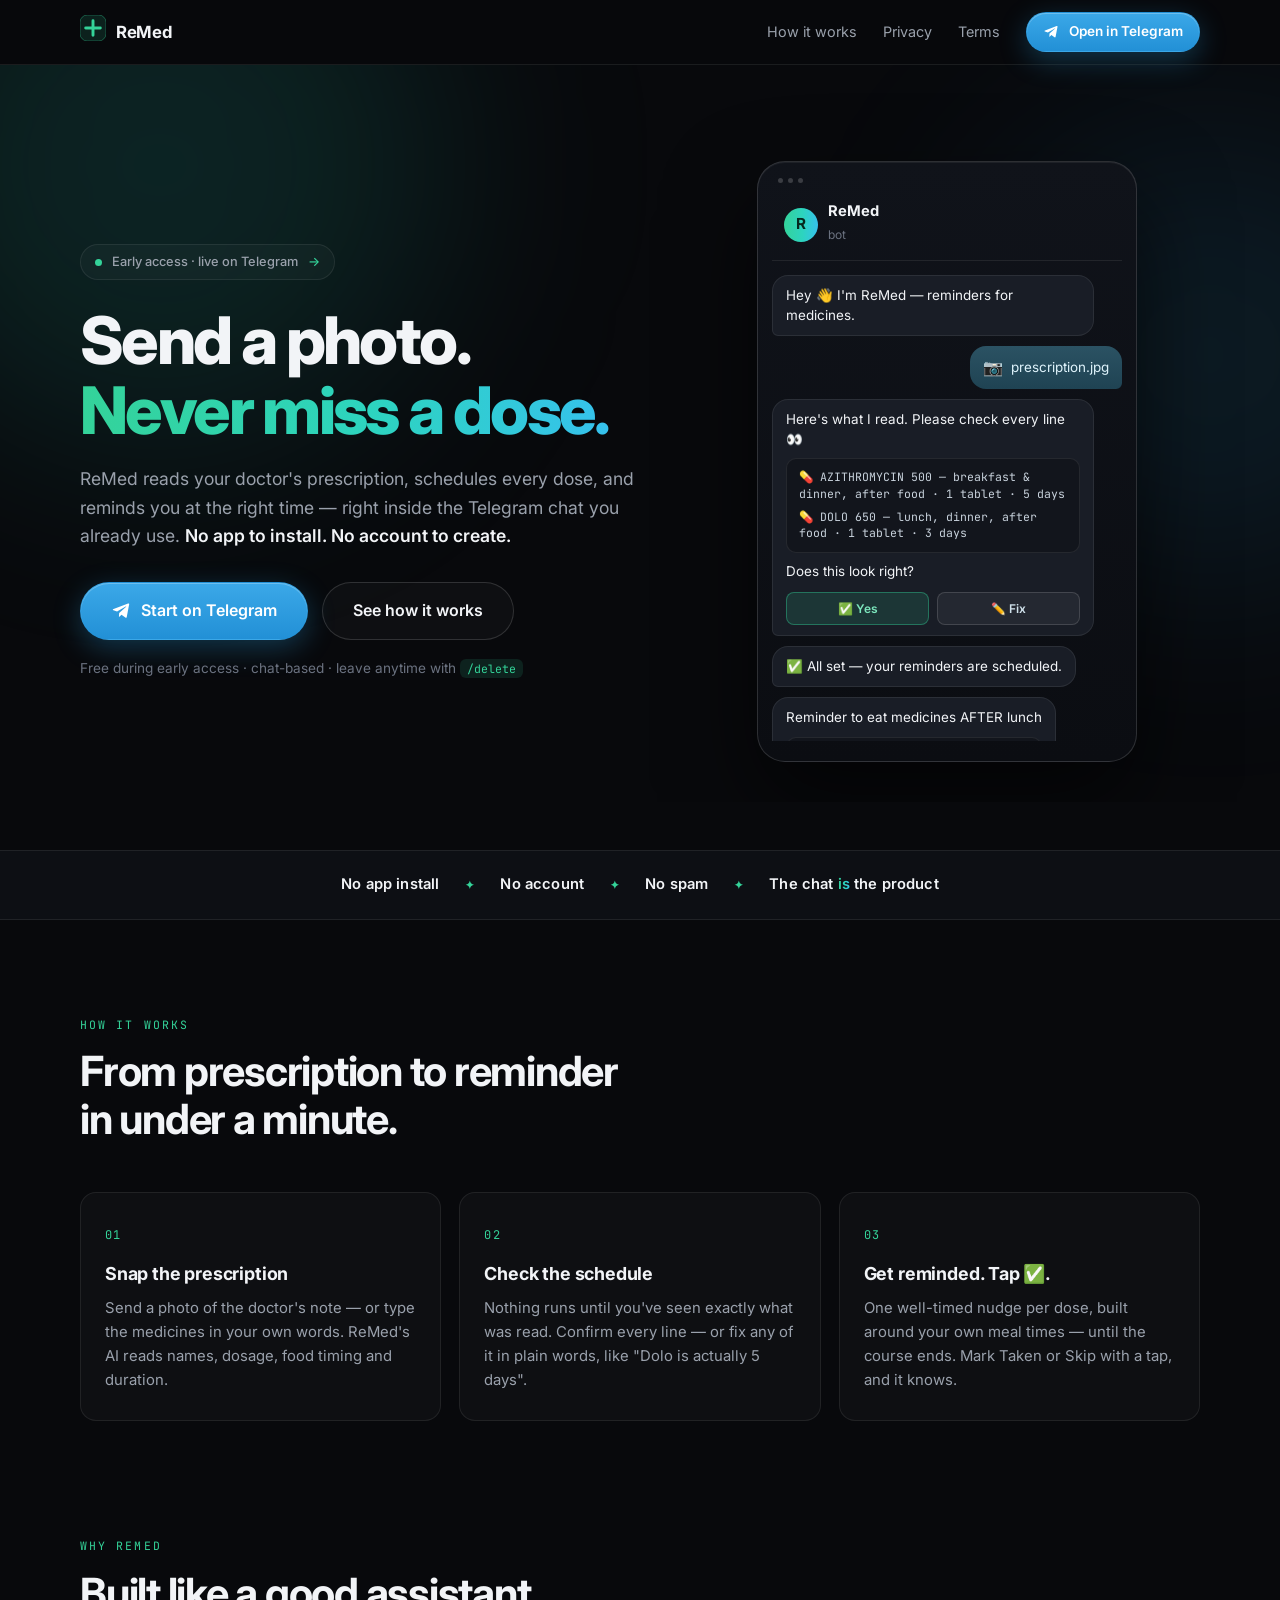
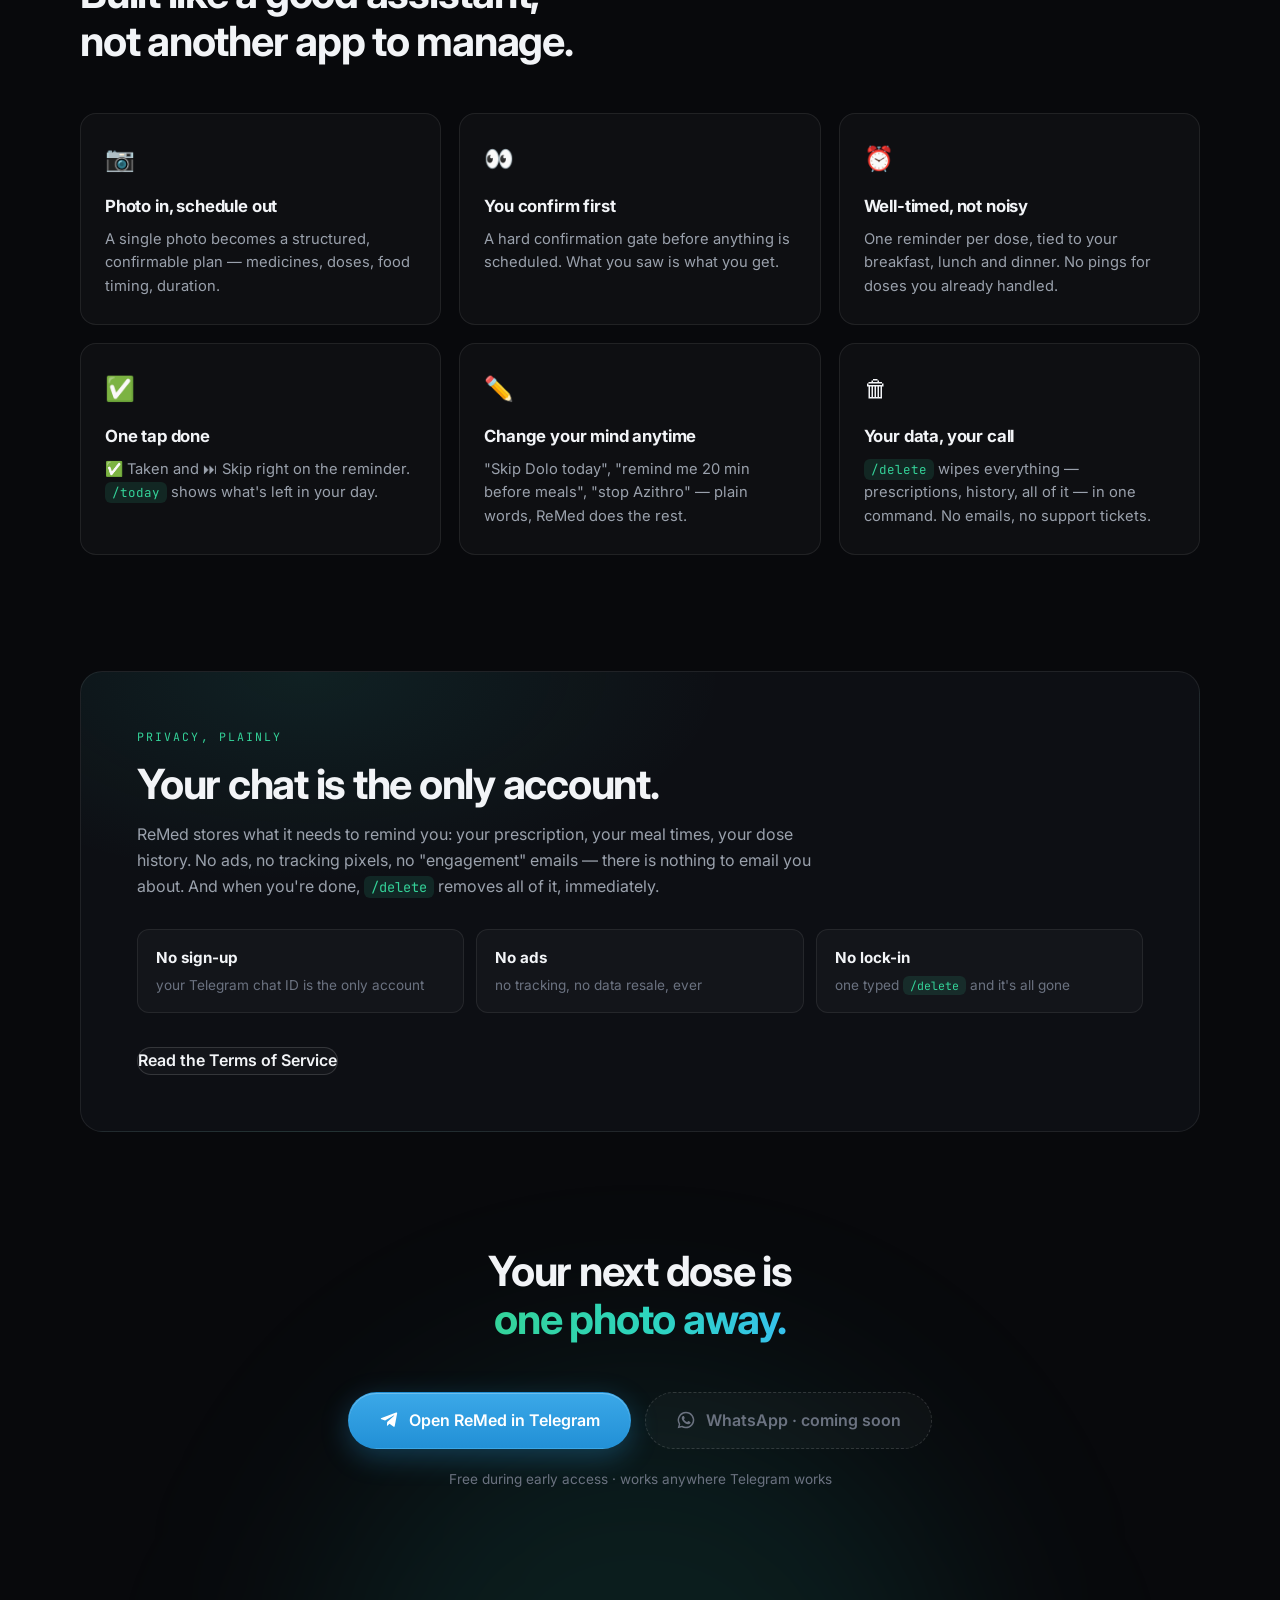
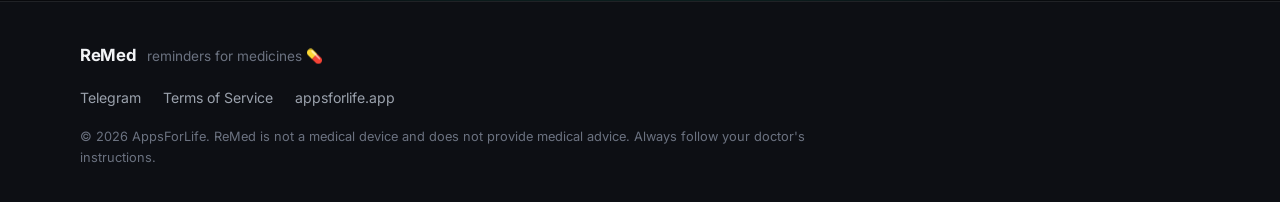
==== landing/index.html @ 2bc12068 "Add landing site for remit.appsforlife.app (index + terms, nginx Dockerfile) Static, dark, mobile-fi" ====
<!DOCTYPE html>
<html lang="en">
<head>
  <meta charset="UTF-8" />
  <meta name="viewport" content="width=device-width, initial-scale=1.0" />
  <title>ReMed — Send a photo. Never miss a dose.</title>
  <meta name="description" content="ReMed reads your doctor's prescription, schedules every dose, and reminds you at the right time — right inside Telegram. No app to install, no account to create." />
  <meta property="og:title" content="ReMed — reminders for medicines, on Telegram" />
  <meta property="og:description" content="Send a photo of your prescription. ReMed reads it, confirms the schedule with you, and reminds you of every dose until the course ends." />
  <meta property="og:url" content="https://remit.appsforlife.app/" />
  <link rel="icon" href="data:image/svg+xml,%3Csvg xmlns='http://www.w3.org/2000/svg' viewBox='0 0 32 32'%3E%3Crect width='32' height='32' rx='8' fill='%230b0d12'/%3E%3Cpath d='M16 6v20M6 16h20' stroke='%2334d399' stroke-width='4.5' stroke-linecap='round'/%3E%3C/svg%3E" />
  <link rel="preconnect" href="https://fonts.googleapis.com" />
  <link rel="preconnect" href="https://fonts.gstatic.com" crossorigin />
  <link href="https://fonts.googleapis.com/css2?family=Inter:wght@400;500;600;700;800&family=JetBrains+Mono:wght@400;500&display=swap" rel="stylesheet" />
  <link rel="stylesheet" href="assets/style.css" />
</head>
<body>

  <!-- ============ Header ============ -->
  <header class="site-header">
    <div class="container header-inner">
      <a class="brand" href="./">
        <span class="brand-mark" aria-hidden="true">
          <svg viewBox="0 0 32 32" width="26" height="26" fill="none"><rect width="32" height="32" rx="9" fill="rgba(52,211,153,.12)" stroke="rgba(52,211,153,.45)"/><path d="M16 7v18M7 16h18" stroke="#34d399" stroke-width="3.6" stroke-linecap="round"/></svg>
        </span>
        <span class="brand-name">ReMed</span>
      </a>
      <nav class="header-nav" aria-label="Main">
        <a href="#how">How it works</a>
        <a href="#privacy">Privacy</a>
        <a href="terms.html">Terms</a>
        <a class="btn btn-sm btn-telegram" href="https://t.me/Reminderformedicinebot?start=web" target="_blank" rel="noopener">
          <svg class="tg-icon" viewBox="0 0 24 24" width="16" height="16" fill="currentColor" aria-hidden="true"><path d="M21.9 3.4 18.9 19.1c-.2 1-.8 1.3-1.7.8l-4.6-3.4-2.2 2.1c-.2.2-.4.4-.9.4l.3-4.6 8.4-7.6c.4-.3-.1-.5-.6-.2L7.3 12.6 2.9 11.2c-1-.3-1-1 .2-1.5l17.4-6.7c.8-.3 1.5.2 1.4 1.4z"/></svg>
          Open in Telegram
        </a>
      </nav>
    </div>
  </header>

  <main>
    <!-- ============ Hero ============ -->
    <section class="hero">
      <div class="glow glow-1" aria-hidden="true"></div>
      <div class="glow glow-2" aria-hidden="true"></div>
      <div class="container hero-inner">
        <div class="hero-copy">
          <a class="pill reveal" href="https://t.me/Reminderformedicinebot?start=web" target="_blank" rel="noopener">
            <span class="pill-dot" aria-hidden="true"></span>
            Early access · live on Telegram
            <span class="pill-arrow" aria-hidden="true">→</span>
          </a>
          <h1 class="reveal">Send a photo.<br /><span class="grad">Never miss a dose.</span></h1>
          <p class="hero-sub reveal">
            ReMed reads your doctor's prescription, schedules every dose, and
            reminds you at the right time — right inside the Telegram chat
            you already use. <strong>No app to install. No account to create.</strong>
          </p>
          <div class="cta-row reveal">
            <a class="btn btn-lg btn-telegram" href="https://t.me/Reminderformedicinebot?start=web" target="_blank" rel="noopener">
              <svg class="tg-icon" viewBox="0 0 24 24" width="20" height="20" fill="currentColor" aria-hidden="true"><path d="M21.9 3.4 18.9 19.1c-.2 1-.8 1.3-1.7.8l-4.6-3.4-2.2 2.1c-.2.2-.4.4-.9.4l.3-4.6 8.4-7.6c.4-.3-.1-.5-.6-.2L7.3 12.6 2.9 11.2c-1-.3-1-1 .2-1.5l17.4-6.7c.8-.3 1.5.2 1.4 1.4z"/></svg>
              Start on Telegram
            </a>
            <a class="btn btn-lg btn-ghost" href="#how">See how it works</a>
          </div>
          <p class="micro-trust reveal">Free during early access · chat-based · leave anytime with <code>/delete</code></p>
        </div>

        <!-- Chat mockup — exact bot copy -->
        <div class="chat-wrap reveal" aria-hidden="true">
          <div class="phone">
            <div class="phone-top"><span class="phone-dot"></span><span class="phone-dot"></span><span class="phone-dot"></span></div>
            <div class="chat-head">
              <span class="chat-avatar">R</span>
              <span>
                <strong>ReMed</strong>
                <small>bot</small>
              </span>
            </div>
            <div class="chat-body">
              <div class="msg bot"><p>Hey 👋 I'm ReMed — reminders for medicines.</p></div>
              <div class="msg user img"><span class="thumb">📷</span>prescription.jpg</div>
              <div class="msg bot"><p>Here's what I read. Please check every line 👀</p>
                <div class="rx-card">
                  <span class="rx-line">💊 AZITHROMYCIN 500 — breakfast &amp; dinner, after food · 1 tablet · 5 days</span>
                  <span class="rx-line">💊 DOLO 650 — lunch, dinner, after food · 1 tablet · 3 days</span>
                </div>
                <p>Does this look right?</p>
                <div class="kb"><span class="kb-btn ok">✅ Yes</span><span class="kb-btn">✏️ Fix</span></div>
              </div>
              <div class="msg bot"><p>✅ All set — your reminders are scheduled.</p></div>
              <div class="msg bot"><p>Reminder to eat medicines AFTER lunch</p>
                <div class="rx-card">
                  <span class="rx-line">💊 DOLO 650 — 1 tablet</span>
                </div>
                <div class="kb"><span class="kb-btn ok">✅ Taken</span><span class="kb-btn">⏭ Skip today</span></div>
              </div>
            </div>
          </div>
        </div>
      </div>
    </section>

    <!-- ============ Strip ============ -->
    <section class="strip">
      <div class="container strip-inner">
        <span>No app install</span><span class="strip-sep" aria-hidden="true">✦</span>
        <span>No account</span><span class="strip-sep" aria-hidden="true">✦</span>
        <span>No spam</span><span class="strip-sep" aria-hidden="true">✦</span>
        <span>The chat <em>is</em> the product</span>
      </div>
    </section>

    <!-- ============ How it works ============ -->
    <section class="section" id="how">
      <div class="container">
        <p class="eyebrow reveal">How it works</p>
        <h2 class="h2 reveal">From prescription to reminder<br class="br-md" /> in under a minute.</h2>
        <div class="steps">
          <article class="step reveal">
            <span class="step-num">01</span>
            <h3>Snap the prescription</h3>
            <p>Send a photo of the doctor's note — or type the medicines in your own words. ReMed's AI reads names, dosage, food timing and duration.</p>
          </article>
          <article class="step reveal">
            <span class="step-num">02</span>
            <h3>Check the schedule</h3>
            <p>Nothing runs until you've seen exactly what was read. Confirm every line — or fix any of it in plain words, like "Dolo is actually 5 days".</p>
          </article>
          <article class="step reveal">
            <span class="step-num">03</span>
            <h3>Get reminded. Tap ✅.</h3>
            <p>One well-timed nudge per dose, built around your own meal times — until the course ends. Mark Taken or Skip with a tap, and it knows.</p>
          </article>
        </div>
      </div>
    </section>

    <!-- ============ Features ============ -->
    <section class="section">
      <div class="container">
        <p class="eyebrow reveal">Why ReMed</p>
        <h2 class="h2 reveal">Built like a good assistant,<br class="br-md" /> not another app to manage.</h2>
        <div class="features">
          <article class="card reveal">
            <span class="card-ico">📷</span>
            <h3>Photo in, schedule out</h3>
            <p>A single photo becomes a structured, confirmable plan — medicines, doses, food timing, duration.</p>
          </article>
          <article class="card reveal">
            <span class="card-ico">👀</span>
            <h3>You confirm first</h3>
            <p>A hard confirmation gate before anything is scheduled. What you saw is what you get.</p>
          </article>
          <article class="card reveal">
            <span class="card-ico">⏰</span>
            <h3>Well-timed, not noisy</h3>
            <p>One reminder per dose, tied to your breakfast, lunch and dinner. No pings for doses you already handled.</p>
          </article>
          <article class="card reveal">
            <span class="card-ico">✅</span>
            <h3>One tap done</h3>
            <p>✅ Taken and ⏭ Skip right on the reminder. <code>/today</code> shows what's left in your day.</p>
          </article>
          <article class="card reveal">
            <span class="card-ico">✏️</span>
            <h3>Change your mind anytime</h3>
            <p>"Skip Dolo today", "remind me 20 min before meals", "stop Azithro" — plain words, ReMed does the rest.</p>
          </article>
          <article class="card reveal">
            <span class="card-ico">🗑</span>
            <h3>Your data, your call</h3>
            <p><code>/delete</code> wipes everything — prescriptions, history, all of it — in one command. No emails, no support tickets.</p>
          </article>
        </div>
      </div>
    </section>

    <!-- ============ Privacy ============ -->
    <section class="section" id="privacy">
      <div class="container">
        <div class="privacy-box reveal">
          <p class="eyebrow">Privacy, plainly</p>
          <h2 class="h2">Your chat is the only account.</h2>
          <p class="privacy-sub">
            ReMed stores what it needs to remind you: your prescription, your meal
            times, your dose history. No ads, no tracking pixels, no "engagement"
            emails — there is nothing to email you about. And when you're done,
            <code>/delete</code> removes all of it, immediately.
          </p>
          <div class="privacy-points">
            <div class="p-point"><span>No sign-up</span>your Telegram chat ID is the only account</div>
            <div class="p-point"><span>No ads</span>no tracking, no data resale, ever</div>
            <div class="p-point"><span>No lock-in</span>one typed <code>/delete</code> and it's all gone</div>
          </div>
          <a class="btn btn-ghost" href="terms.html">Read the Terms of Service</a>
        </div>
      </div>
    </section>

    <!-- ============ WhatsApp teaser + final CTA ============ -->
    <section class="section final">
      <div class="container final-inner">
        <h2 class="h2 reveal">Your next dose is<br class="br-sm" /> <span class="grad">one photo away.</span></h2>
        <div class="cta-row reveal center">
          <a class="btn btn-lg btn-telegram" href="https://t.me/Reminderformedicinebot?start=web" target="_blank" rel="noopener">
            <svg class="tg-icon" viewBox="0 0 24 24" width="20" height="20" fill="currentColor" aria-hidden="true"><path d="M21.9 3.4 18.9 19.1c-.2 1-.8 1.3-1.7.8l-4.6-3.4-2.2 2.1c-.2.2-.4.4-.9.4l.3-4.6 8.4-7.6c.4-.3-.1-.5-.6-.2L7.3 12.6 2.9 11.2c-1-.3-1-1 .2-1.5l17.4-6.7c.8-.3 1.5.2 1.4 1.4z"/></svg>
            Open ReMed in Telegram
          </a>
          <!-- WhatsApp goes live later: swap the class below for btn-wa and
               set href="https://wa.me/<number>?text=hi" — the button is already styled. -->
          <span class="btn btn-lg btn-wa soon" aria-disabled="true" title="Coming soon">
            <svg class="tg-icon" viewBox="0 0 24 24" width="20" height="20" fill="currentColor" aria-hidden="true"><path d="M12 2a10 10 0 0 0-8.6 15.1L2 22l5-1.3A10 10 0 1 0 12 2zm0 18.2c-1.6 0-3-.4-4.3-1.2l-.3-.2-3 .8.8-2.9-.2-.3A8.2 8.2 0 1 1 12 20.2zm4.6-6.1c-.3-.1-1.5-.7-1.7-.8-.2-.1-.4-.1-.6.1-.2.3-.6.8-.8 1-.1.2-.3.2-.5.1a6.7 6.7 0 0 1-3.4-3c-.3-.4 0-.5.1-.7l.4-.5c.1-.1.2-.3.3-.4.1-.2 0-.3 0-.5L9.6 7.6c-.2-.5-.4-.4-.6-.4h-.5c-.2 0-.5.1-.7.3-.9 1-1.2 2.1-.7 3.5.5 1.3 1.5 2.7 2.8 3.9a8 8 0 0 0 4.4 2.3c1 .1 1.9-.2 2.6-.9.3-.4.5-.9.5-1.4 0-.2-.1-.4-.3-.4z"/></svg>
            WhatsApp · coming soon
          </span>
        </div>
        <p class="micro-trust reveal">Free during early access · works anywhere Telegram works</p>
      </div>
      <div class="glow glow-3" aria-hidden="true"></div>
    </section>
  </main>

  <!-- ============ Footer ============ -->
  <footer class="site-footer">
    <div class="container footer-inner">
      <div class="footer-brand">
        <span class="brand-name">ReMed</span>
        <span class="footer-tag">reminders for medicines 💊</span>
      </div>
      <nav class="footer-nav" aria-label="Footer">
        <a href="https://t.me/Reminderformedicinebot?start=web" target="_blank" rel="noopener">Telegram</a>
        <a href="terms.html">Terms of Service</a>
        <a href="https://appsforlife.app" rel="noopener">appsforlife.app</a>
      </nav>
      <p class="footer-note">
        © <span id="year">2026</span> AppsForLife. ReMed is not a medical device and does not
        provide medical advice. Always follow your doctor's instructions.
      </p>
    </div>
  </footer>

  <script>
    // ---- Channel links: one place to update later ------------------
    // Telegram: universal link — opens the bot directly in the app if
    // installed; otherwise t.me's "open in Telegram?" page.
    // The ?start=web payload tells the bot where the user came from.
    // WhatsApp (future): change .btn-wa from a <span> to an <a> and set
    // href="https://wa.me/<number>?text=hi" — styling is already in place.
    document.getElementById('year').textContent = new Date().getFullYear();

    // Reveal on scroll (respects reduced motion)
    const els = document.querySelectorAll('.reveal');
    if (window.matchMedia('(prefers-reduced-motion: reduce)').matches) {
      els.forEach(el => el.classList.add('in'));
    } else {
      const io = new IntersectionObserver(entries => {
        entries.forEach(e => { if (e.isIntersecting) { e.target.classList.add('in'); io.unobserve(e.target); } });
      }, { threshold: 0.15 });
      els.forEach((el, i) => { el.style.transitionDelay = `${(i % 6) * 60}ms`; io.observe(el); });
    }
  </script>
</body>
</html>
---- landing/assets/style.css ----
/* ==========================================================================
   ReMed — landing + terms  ·  dark, Linear/Vercel-style, mobile-first
   ========================================================================== */

:root {
  --bg: #08090c;
  --bg-2: #0d0f14;
  --surface: rgba(255, 255, 255, 0.028);
  --surface-2: rgba(255, 255, 255, 0.05);
  --border: rgba(255, 255, 255, 0.08);
  --border-2: rgba(255, 255, 255, 0.14);
  --text: #f2f4f7;
  --muted: #9aa1ac;
  --dim: #6b7280;
  --accent: #34d399;          /* emerald */
  --accent-2: #2dd4bf;        /* teal */
  --accent-soft: rgba(52, 211, 153, 0.12);
  --grad: linear-gradient(92deg, #34d399 0%, #2dd4bf 55%, #38bdf8 110%);
  --radius: 16px;
  --font: "Inter", -apple-system, BlinkMacSystemFont, "Segoe UI", Roboto, sans-serif;
  --mono: "JetBrains Mono", ui-monospace, "SF Mono", Menlo, monospace;
}

* { box-sizing: border-box; margin: 0; padding: 0; }

html { scroll-behavior: smooth; scroll-padding-top: 84px; }

body {
  font-family: var(--font);
  background: var(--bg);
  color: var(--text);
  line-height: 1.6;
  -webkit-font-smoothing: antialiased;
  overflow-x: hidden;
}

.container { width: min(1120px, calc(100% - 48px)); margin-inline: auto; }

a { color: inherit; text-decoration: none; }
code {
  font-family: var(--mono);
  font-size: 0.85em;
  background: var(--accent-soft);
  color: var(--accent);
  padding: 2px 7px;
  border-radius: 6px;
  white-space: nowrap;
}

/* ---------- type ---------- */
.h2 {
  font-size: clamp(1.65rem, 3.6vw, 2.6rem);
  font-weight: 700;
  letter-spacing: -0.03em;
  line-height: 1.15;
}
.eyebrow {
  font-family: var(--mono);
  font-size: 0.72rem;
  text-transform: uppercase;
  letter-spacing: 0.18em;
  color: var(--accent);
  margin-bottom: 14px;
}
.grad {
  background: var(--grad);
  -webkit-background-clip: text;
  background-clip: text;
  color: transparent;
}
.micro-trust {
  font-size: 0.85rem;
  color: var(--dim);
  margin-top: 18px;
}

/* ---------- buttons ---------- */
.btn {
  display: inline-flex;
  align-items: center;
  gap: 10px;
  font-weight: 600;
  border-radius: 999px;
  border: 1px solid transparent;
  cursor: pointer;
  white-space: nowrap;
  transition: transform 0.15s ease, box-shadow 0.15s ease, background 0.15s ease, border-color 0.15s ease;
}
.btn-sm { padding: 8px 16px; font-size: 0.85rem; }
.btn-lg { padding: 15px 30px; font-size: 1rem; }

.btn-telegram {
  background: linear-gradient(180deg, #3ba8e8, #2290d6);
  color: #fff;
  box-shadow: 0 8px 28px rgba(41, 152, 216, 0.32), inset 0 1px 0 rgba(255, 255, 255, 0.25);
}
.btn-telegram:hover { transform: translateY(-2px); box-shadow: 0 12px 34px rgba(41, 152, 216, 0.42), inset 0 1px 0 rgba(255, 255, 255, 0.25); }

.btn-ghost {
  background: var(--surface);
  border-color: var(--border-2);
  color: var(--text);
}
.btn-ghost:hover { background: var(--surface-2); border-color: rgba(255, 255, 255, 0.24); transform: translateY(-2px); }

/* future WhatsApp button — same shape as Telegram, WhatsApp green, two states */
.btn-wa {
  background: linear-gradient(180deg, #4ad66d, #2eb84f);
  color: #fff;
  box-shadow: 0 8px 28px rgba(46, 184, 79, 0.30), inset 0 1px 0 rgba(255, 255, 255, 0.25);
}
.btn-wa.soon {
  background: var(--surface);
  border: 1px dashed var(--border-2);
  color: var(--dim);
  box-shadow: none;
  cursor: default;
}
.btn-wa.soon:hover { transform: none; }

/* ---------- header ---------- */
.site-header {
  position: sticky;
  top: 0;
  z-index: 50;
  backdrop-filter: blur(14px);
  -webkit-backdrop-filter: blur(14px);
  background: rgba(8, 9, 12, 0.7);
  border-bottom: 1px solid var(--border);
}
.header-inner {
  display: flex;
  align-items: center;
  justify-content: space-between;
  height: 64px;
}
.brand { display: inline-flex; align-items: center; gap: 10px; }
.brand-name { font-weight: 700; letter-spacing: -0.02em; font-size: 1.05rem; }
.header-nav { display: flex; align-items: center; gap: 26px; }
.header-nav > a:not(.btn) { font-size: 0.9rem; color: var(--muted); transition: color 0.15s; }
.header-nav > a:not(.btn):hover { color: var(--text); }

/* ---------- glows ---------- */
.glow {
  position: absolute;
  border-radius: 50%;
  filter: blur(110px);
  pointer-events: none;
  z-index: 0;
}
.glow-1 { width: 560px; height: 560px; top: -180px; left: -120px; background: rgba(45, 212, 191, 0.13); }
.glow-2 { width: 460px; height: 460px; top: 60px; right: -160px; background: rgba(56, 189, 248, 0.10); }
.glow-3 { width: 640px; height: 640px; left: 50%; bottom: -420px; transform: translateX(-50%); background: rgba(45, 212, 191, 0.10); }

/* ---------- hero ---------- */
.hero { position: relative; padding: 96px 0 40px; overflow: hidden; }
.hero-inner {
  position: relative;
  z-index: 1;
  display: grid;
  grid-template-columns: 1.05fr 0.95fr;
  gap: 56px;
  align-items: center;
}
.hero h1 {
  font-size: clamp(2.5rem, 5.6vw, 4.1rem);
  font-weight: 800;
  letter-spacing: -0.04em;
  line-height: 1.06;
  margin: 26px 0 20px;
}
.hero-sub {
  font-size: 1.1rem;
  color: var(--muted);
  max-width: 32em;
}
.hero-sub strong { color: var(--text); font-weight: 600; }
.cta-row { display: flex; flex-wrap: wrap; gap: 14px; margin-top: 32px; }

.pill {
  display: inline-flex;
  align-items: center;
  gap: 10px;
  font-size: 0.8rem;
  font-weight: 500;
  color: var(--muted);
  background: var(--surface);
  border: 1px solid var(--border);
  padding: 7px 14px;
  border-radius: 999px;
  transition: border-color 0.15s, color 0.15s;
}
.pill:hover { border-color: rgba(52, 211, 153, 0.5); color: var(--text); }
.pill-dot {
  width: 7px; height: 7px; border-radius: 50%;
  background: var(--accent);
  box-shadow: 0 0 0 0 rgba(52, 211, 153, 0.5);
  animation: pulse 2.2s infinite;
}
@keyframes pulse {
  0% { box-shadow: 0 0 0 0 rgba(52, 211, 153, 0.5); }
  70% { box-shadow: 0 0 0 8px rgba(52, 211, 153, 0); }
  100% { box-shadow: 0 0 0 0 rgba(52, 211, 153, 0); }
}
.pill-arrow { color: var(--accent); }

/* ---------- chat mockup ---------- */
.chat-wrap { display: flex; justify-content: center; }
.phone {
  width: min(380px, 100%);
  background: linear-gradient(180deg, #10131a, #0b0d12);
  border: 1px solid var(--border-2);
  border-radius: 28px;
  padding: 14px 14px 20px;
  box-shadow: 0 40px 90px rgba(0, 0, 0, 0.6), inset 0 1px 0 rgba(255, 255, 255, 0.06);
}
.phone-top { display: flex; gap: 5px; padding: 2px 6px 10px; }
.phone-dot { width: 5px; height: 5px; border-radius: 50%; background: rgba(255, 255, 255, 0.18); }
.chat-head {
  display: flex; align-items: center; gap: 10px;
  padding: 10px 12px 14px;
  border-bottom: 1px solid var(--border);
}
.chat-avatar {
  width: 34px; height: 34px; border-radius: 50%;
  display: grid; place-items: center;
  font-weight: 700; font-size: 0.95rem; color: #06281e;
  background: var(--grad);
}
.chat-head strong { font-size: 0.92rem; display: block; line-height: 1.2; }
.chat-head small { color: var(--dim); font-size: 0.75rem; }
.chat-body { padding-top: 14px; display: flex; flex-direction: column; gap: 10px; max-height: 480px; overflow: hidden; }
.msg {
  max-width: 92%;
  padding: 10px 13px;
  border-radius: 16px;
  font-size: 0.84rem;
  line-height: 1.45;
  opacity: 0;
  transform: translateY(10px);
}
.msg.bot { background: #191d26; border: 1px solid var(--border); border-bottom-left-radius: 6px; align-self: flex-start; }
.msg.user {
  background: linear-gradient(180deg, #2b5263, #1f4353);
  border-bottom-right-radius: 6px;
  align-self: flex-end;
  display: flex; align-items: center; gap: 8px;
  color: #dff3fb;
}
.msg .thumb { font-size: 1rem; }
.msg p + p { margin-top: 8px; }
.in .msg { animation: rise 0.5s ease forwards; }
.in .msg:nth-child(1) { animation-delay: 0.15s; }
.in .msg:nth-child(2) { animation-delay: 0.75s; }
.in .msg:nth-child(3) { animation-delay: 1.35s; }
.in .msg:nth-child(4) { animation-delay: 2.6s; }
.in .msg:nth-child(5) { animation-delay: 3.2s; }
@keyframes rise { to { opacity: 1; transform: none; } }

.rx-card {
  display: flex; flex-direction: column; gap: 6px;
  margin: 9px 0;
  padding: 10px 12px;
  background: rgba(0, 0, 0, 0.25);
  border: 1px solid var(--border);
  border-radius: 10px;
  font-family: var(--mono);
  font-size: 0.72rem;
  color: #c8d2dc;
}
.rx-line { display: block; }
.kb { display: flex; gap: 8px; margin-top: 10px; }
.kb-btn {
  flex: 1;
  text-align: center;
  font-size: 0.75rem;
  font-weight: 600;
  padding: 7px 8px;
  border-radius: 8px;
  background: var(--surface-2);
  border: 1px solid var(--border-2);
  color: #cfe0ea;
}
.kb-btn.ok { background: rgba(52, 211, 153, 0.14); border-color: rgba(52, 211, 153, 0.4); color: #7ce7bd; }

/* ---------- strip ---------- */
.strip { border-block: 1px solid var(--border); background: var(--bg-2); margin-top: 48px; }
.strip-inner {
  display: flex; flex-wrap: wrap; justify-content: center; align-items: baseline;
  gap: 10px 26px;
  padding: 22px 0;
  font-weight: 600;
  font-size: 0.92rem;
  letter-spacing: 0.01em;
}
.strip-sep { color: var(--accent); font-size: 0.7rem; }
.strip em { font-style: normal; background: var(--grad); -webkit-background-clip: text; background-clip: text; color: transparent; }

/* ---------- sections ---------- */
.section { padding: 96px 0 20px; position: relative; }
.section > .container > .h2 { margin-bottom: 48px; }

/* steps */
.steps { display: grid; grid-template-columns: repeat(3, 1fr); gap: 18px; }
.step {
  position: relative;
  padding: 28px 24px;
  background: var(--surface);
  border: 1px solid var(--border);
  border-radius: var(--radius);
  transition: border-color 0.2s, transform 0.2s;
}
.step:hover { border-color: rgba(52, 211, 153, 0.35); transform: translateY(-3px); }
.step-num {
  font-family: var(--mono);
  font-size: 0.75rem;
  color: var(--accent);
  letter-spacing: 0.1em;
}
.step h3 { font-size: 1.12rem; font-weight: 700; letter-spacing: -0.01em; margin: 14px 0 8px; }
.step p { color: var(--muted); font-size: 0.93rem; }

/* features */
.features { display: grid; grid-template-columns: repeat(3, 1fr); gap: 18px; }
.card {
  padding: 26px 24px;
  background: var(--surface);
  border: 1px solid var(--border);
  border-radius: var(--radius);
  transition: border-color 0.2s, transform 0.2s, background 0.2s;
}
.card:hover { border-color: rgba(52, 211, 153, 0.35); transform: translateY(-3px); background: rgba(255, 255, 255, 0.045); }
.card-ico { font-size: 1.5rem; display: inline-block; margin-bottom: 14px; }
.card h3 { font-size: 1.05rem; font-weight: 700; letter-spacing: -0.01em; margin-bottom: 8px; }
.card p { color: var(--muted); font-size: 0.92rem; }

/* privacy */
.privacy-box {
  display: flex; flex-direction: column; align-items: flex-start;
  padding: clamp(30px, 5vw, 56px);
  border: 1px solid var(--border);
  border-radius: 22px;
  background:
    radial-gradient(600px 300px at 20% 0%, rgba(45, 212, 191, 0.09), transparent 70%),
    var(--bg-2);
}
.privacy-sub { color: var(--muted); max-width: 44em; margin-top: 14px; }
.privacy-points {
  display: flex; flex-wrap: wrap; gap: 12px;
  margin: 30px 0 34px;
  width: 100%;
}
.p-point {
  flex: 1 1 220px;
  padding: 16px 18px;
  border: 1px solid var(--border);
  border-radius: 12px;
  background: var(--surface);
  font-size: 0.85rem;
  color: var(--dim);
}
.p-point span { display: block; font-weight: 700; color: var(--text); font-size: 0.95rem; margin-bottom: 4px; }

/* final cta */
.final { text-align: center; padding-bottom: 110px; overflow: hidden; }
.final-inner { position: relative; z-index: 1; }
.final .h2 { margin-bottom: 8px; }
.cta-row.center { justify-content: center; }
.final .micro-trust { margin-top: 20px; }

/* ---------- footer ---------- */
.site-footer { border-top: 1px solid var(--border); background: var(--bg-2); }
.footer-inner { padding: 40px 0 34px; display: flex; flex-direction: column; gap: 18px; }
.footer-brand { display: flex; align-items: baseline; gap: 12px; }
.footer-tag { color: var(--dim); font-size: 0.85rem; }
.footer-nav { display: flex; flex-wrap: wrap; gap: 22px; font-size: 0.88rem; }
.footer-nav a { color: var(--muted); transition: color 0.15s; }
.footer-nav a:hover { color: var(--text); }
.footer-note { color: var(--dim); font-size: 0.8rem; max-width: 60em; }

/* ---------------------------------------------------------------- terms */
.doc { max-width: 760px; margin-inline: auto; }
.doc h1 { font-size: clamp(1.9rem, 4vw, 2.6rem); letter-spacing: -0.03em; margin: 0 0 6px; }
.doc .updated { color: var(--dim); font-size: 0.85rem; font-family: var(--mono); margin-bottom: 44px; }
.doc h2 {
  font-size: 1.15rem;
  font-weight: 700;
  letter-spacing: -0.01em;
  margin: 40px 0 12px;
  padding-top: 8px;
}
.doc p, .doc li { color: var(--muted); font-size: 0.96rem; margin-bottom: 12px; }
.doc ul { padding-left: 22px; margin-bottom: 16px; }
.doc li { margin-bottom: 8px; }
.doc strong { color: var(--text); }
.doc a { color: var(--accent); }
.doc a:hover { text-decoration: underline; }
.doc .notice {
  border: 1px solid rgba(52, 211, 153, 0.3);
  background: var(--accent-soft);
  border-radius: 12px;
  padding: 16px 18px;
  margin: 26px 0;
}
.doc .notice p { color: #a7e6c9; margin: 0; }

/* ---------- reveal animation ---------- */
.reveal { opacity: 0; transform: translateY(18px); transition: opacity 0.6s ease, transform 0.6s ease; }
.reveal.in { opacity: 1; transform: none; }
@media (prefers-reduced-motion: reduce) {
  .reveal { opacity: 1; transform: none; transition: none; }
  html { scroll-behavior: auto; }
  .pill-dot { animation: none; }
}

/* ---------- responsive ---------- */
.br-md { display: inline; }
.br-sm { display: inline; }

@media (max-width: 960px) {
  .hero { padding-top: 64px; }
  .hero-inner { grid-template-columns: 1fr; gap: 44px; }
  .hero-copy { text-align: center; display: flex; flex-direction: column; align-items: center; }
  .steps, .features { grid-template-columns: repeat(2, 1fr); }
}

@media (max-width: 640px) {
  .container { width: calc(100% - 36px); }
  .header-nav > a:not(.btn) { display: none; }   /* keep just the CTA on small screens */
  .hero { padding-top: 48px; }
  .hero h1 { font-size: clamp(2.2rem, 10vw, 2.9rem); }
  .btn-lg { width: 100%; justify-content: center; }
  .cta-row { flex-direction: column; }
  .br-md { display: none; }
  .br-sm { display: inline; }
  .steps, .features { grid-template-columns: 1fr; }
  .section { padding: 72px 0 12px; }
  .chat-body { max-height: none; }
  .strip-inner { gap: 8px 16px; font-size: 0.84rem; }
  .footer-inner { padding: 32px 0; }
}
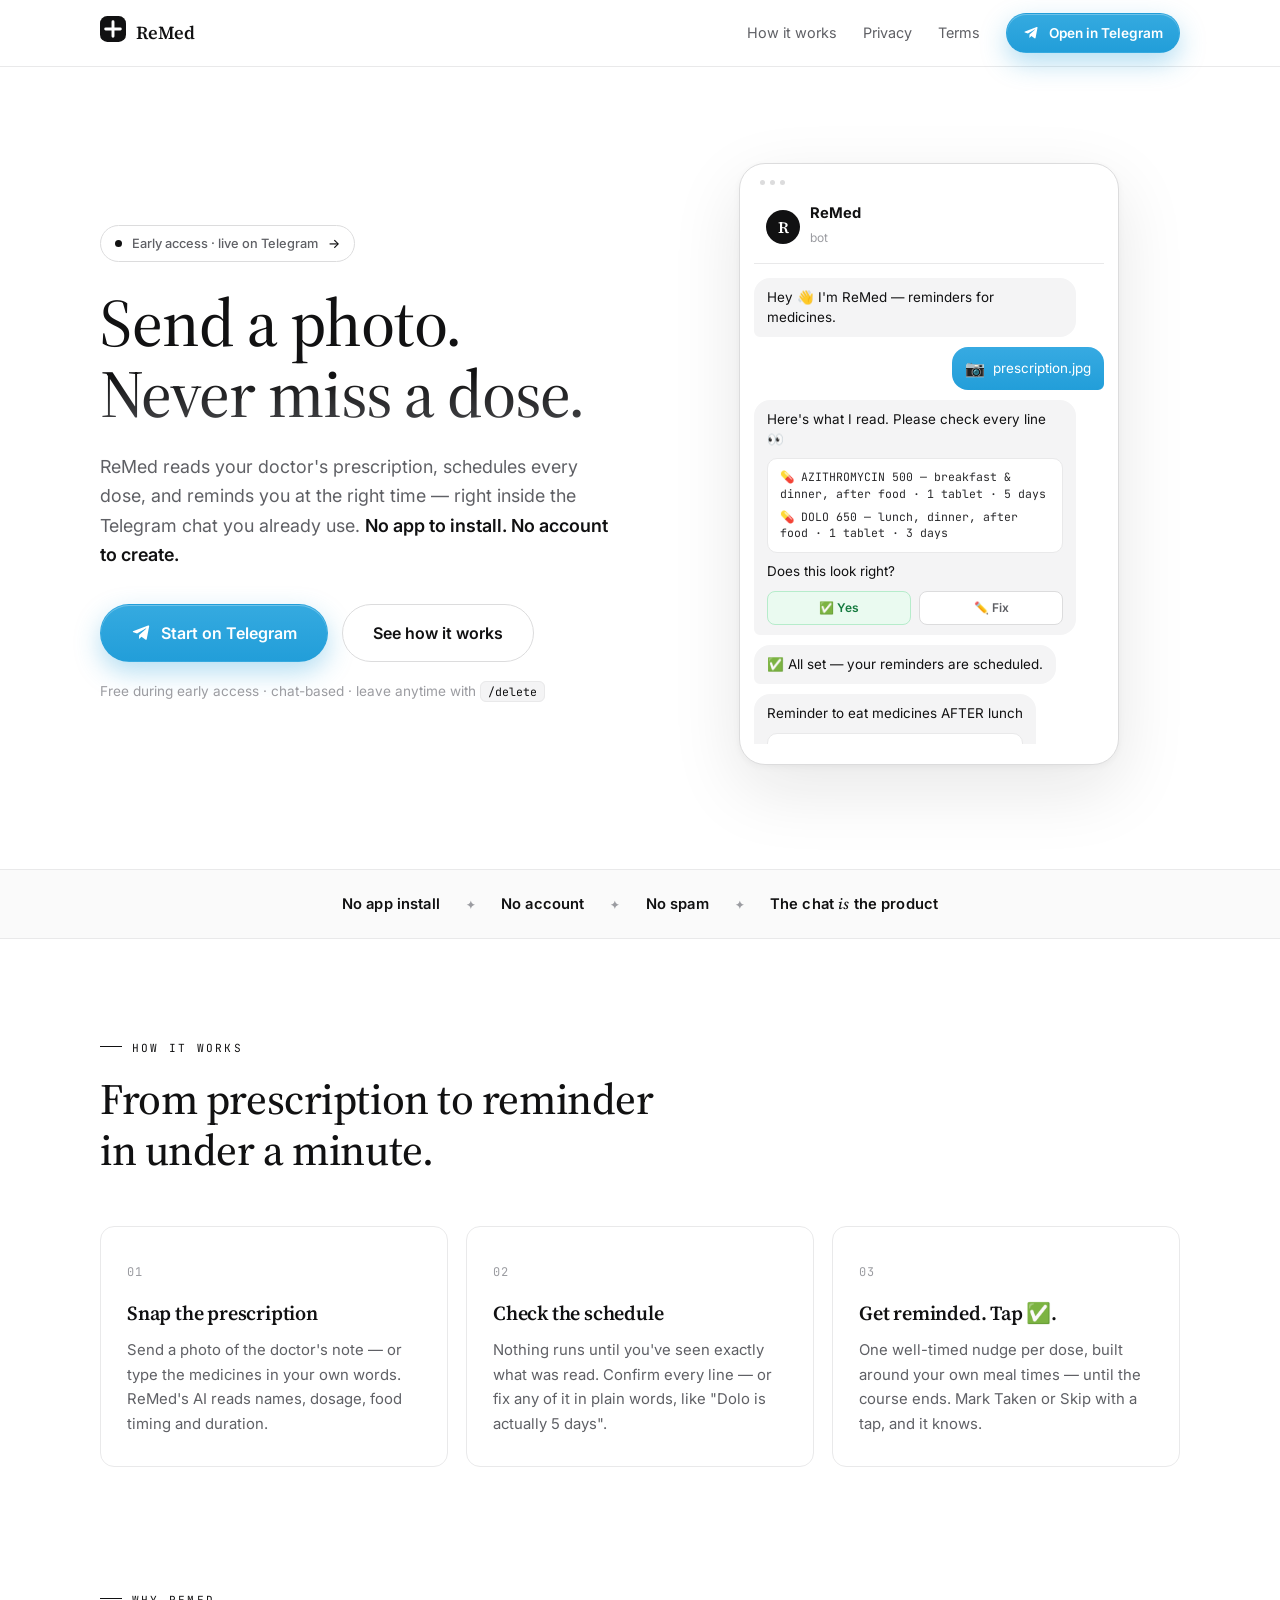
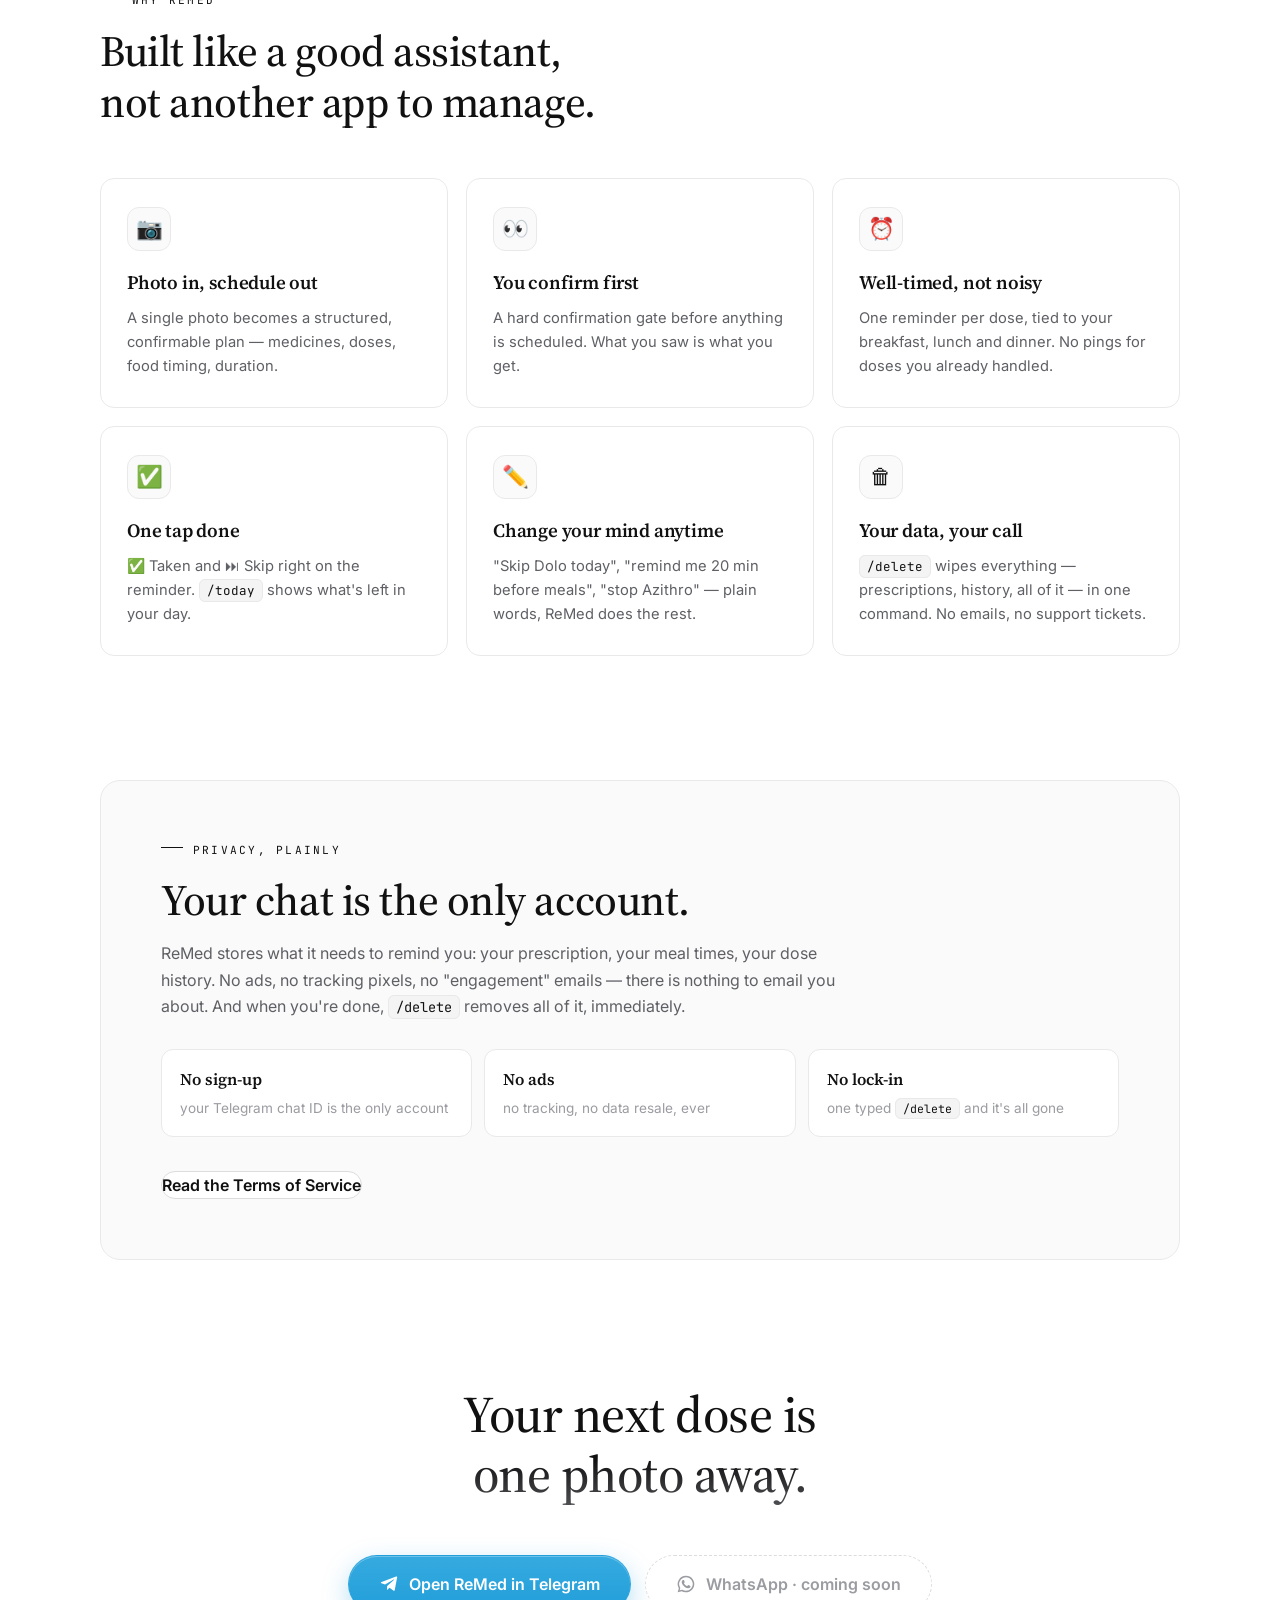
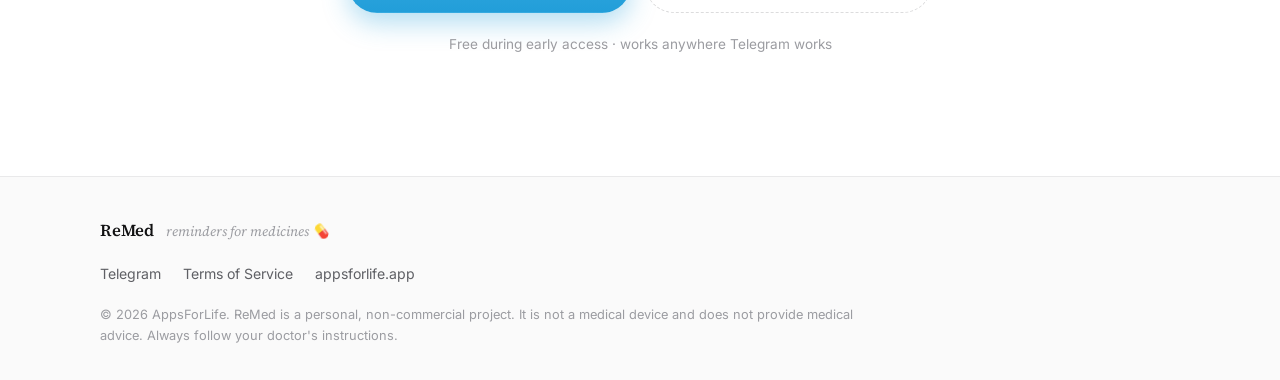
==== commit 3f6f611c: "Redesign landing to light editorial theme; rewrite ToS for a hobby project Black & white (Medium-sty" ====
--- a/landing/index.html
+++ b/landing/index.html
@@ -8,20 +8,23 @@
   <meta property="og:title" content="ReMed — reminders for medicines, on Telegram" />
   <meta property="og:description" content="Send a photo of your prescription. ReMed reads it, confirms the schedule with you, and reminds you of every dose until the course ends." />
   <meta property="og:url" content="https://remit.appsforlife.app/" />
-  <link rel="icon" href="data:image/svg+xml,%3Csvg xmlns='http://www.w3.org/2000/svg' viewBox='0 0 32 32'%3E%3Crect width='32' height='32' rx='8' fill='%230b0d12'/%3E%3Cpath d='M16 6v20M6 16h20' stroke='%2334d399' stroke-width='4.5' stroke-linecap='round'/%3E%3C/svg%3E" />
+  <link rel="icon" href="data:image/svg+xml,%3Csvg xmlns='http://www.w3.org/2000/svg' viewBox='0 0 32 32'%3E%3Crect width='32' height='32' rx='8' fill='%23111112'/%3E%3Cpath d='M16 6v20M6 16h20' stroke='%23ffffff' stroke-width='4.5' stroke-linecap='round'/%3E%3C/svg%3E" />
   <link rel="preconnect" href="https://fonts.googleapis.com" />
   <link rel="preconnect" href="https://fonts.gstatic.com" crossorigin />
-  <link href="https://fonts.googleapis.com/css2?family=Inter:wght@400;500;600;700;800&family=JetBrains+Mono:wght@400;500&display=swap" rel="stylesheet" />
+  <link href="https://fonts.googleapis.com/css2?family=Inter:wght@400;500;600;700&family=Source+Serif+4:ital,opsz,wght@0,8..60,400;0,8..60,500;0,8..60,600;1,8..60,400&family=JetBrains+Mono:wght@400;500&display=swap" rel="stylesheet" />
   <link rel="stylesheet" href="assets/style.css" />
 </head>
 <body>
+
+  <!-- Faint spotlight that follows the cursor (pointer-fine devices only) -->
+  <div class="page-spot" aria-hidden="true"></div>
 
   <!-- ============ Header ============ -->
   <header class="site-header">
     <div class="container header-inner">
       <a class="brand" href="./">
         <span class="brand-mark" aria-hidden="true">
-          <svg viewBox="0 0 32 32" width="26" height="26" fill="none"><rect width="32" height="32" rx="9" fill="rgba(52,211,153,.12)" stroke="rgba(52,211,153,.45)"/><path d="M16 7v18M7 16h18" stroke="#34d399" stroke-width="3.6" stroke-linecap="round"/></svg>
+          <svg viewBox="0 0 32 32" width="26" height="26" fill="none"><rect width="32" height="32" rx="9"/><path d="M16 7v18M7 16h18" stroke-width="3.6" stroke-linecap="round"/></svg>
         </span>
         <span class="brand-name">ReMed</span>
       </a>
@@ -40,8 +43,6 @@
   <main>
     <!-- ============ Hero ============ -->
     <section class="hero">
-      <div class="glow glow-1" aria-hidden="true"></div>
-      <div class="glow glow-2" aria-hidden="true"></div>
       <div class="container hero-inner">
         <div class="hero-copy">
           <a class="pill reveal" href="https://t.me/Reminderformedicinebot?start=web" target="_blank" rel="noopener">
@@ -49,7 +50,7 @@
             Early access · live on Telegram
             <span class="pill-arrow" aria-hidden="true">→</span>
           </a>
-          <h1 class="reveal">Send a photo.<br /><span class="grad">Never miss a dose.</span></h1>
+          <h1 class="reveal">Send a photo.<br /><span class="grad-ink">Never miss a dose.</span></h1>
           <p class="hero-sub reveal">
             ReMed reads your doctor's prescription, schedules every dose, and
             reminds you at the right time — right inside the Telegram chat
@@ -67,7 +68,7 @@
 
         <!-- Chat mockup — exact bot copy -->
         <div class="chat-wrap reveal" aria-hidden="true">
-          <div class="phone">
+          <div class="phone" id="phone">
             <div class="phone-top"><span class="phone-dot"></span><span class="phone-dot"></span><span class="phone-dot"></span></div>
             <div class="chat-head">
               <span class="chat-avatar">R</span>
@@ -113,7 +114,7 @@
     <!-- ============ How it works ============ -->
     <section class="section" id="how">
       <div class="container">
-        <p class="eyebrow reveal">How it works</p>
+        <p class="eyebrow reveal"><span class="tick" aria-hidden="true"></span>How it works</p>
         <h2 class="h2 reveal">From prescription to reminder<br class="br-md" /> in under a minute.</h2>
         <div class="steps">
           <article class="step reveal">
@@ -138,7 +139,7 @@
     <!-- ============ Features ============ -->
     <section class="section">
       <div class="container">
-        <p class="eyebrow reveal">Why ReMed</p>
+        <p class="eyebrow reveal"><span class="tick" aria-hidden="true"></span>Why ReMed</p>
         <h2 class="h2 reveal">Built like a good assistant,<br class="br-md" /> not another app to manage.</h2>
         <div class="features">
           <article class="card reveal">
@@ -179,7 +180,7 @@
     <section class="section" id="privacy">
       <div class="container">
         <div class="privacy-box reveal">
-          <p class="eyebrow">Privacy, plainly</p>
+          <p class="eyebrow"><span class="tick" aria-hidden="true"></span>Privacy, plainly</p>
           <h2 class="h2">Your chat is the only account.</h2>
           <p class="privacy-sub">
             ReMed stores what it needs to remind you: your prescription, your meal
@@ -200,13 +201,13 @@
     <!-- ============ WhatsApp teaser + final CTA ============ -->
     <section class="section final">
       <div class="container final-inner">
-        <h2 class="h2 reveal">Your next dose is<br class="br-sm" /> <span class="grad">one photo away.</span></h2>
+        <h2 class="h2 reveal">Your next dose is<br class="br-sm" /> <span class="grad-ink">one photo away.</span></h2>
         <div class="cta-row reveal center">
           <a class="btn btn-lg btn-telegram" href="https://t.me/Reminderformedicinebot?start=web" target="_blank" rel="noopener">
             <svg class="tg-icon" viewBox="0 0 24 24" width="20" height="20" fill="currentColor" aria-hidden="true"><path d="M21.9 3.4 18.9 19.1c-.2 1-.8 1.3-1.7.8l-4.6-3.4-2.2 2.1c-.2.2-.4.4-.9.4l.3-4.6 8.4-7.6c.4-.3-.1-.5-.6-.2L7.3 12.6 2.9 11.2c-1-.3-1-1 .2-1.5l17.4-6.7c.8-.3 1.5.2 1.4 1.4z"/></svg>
             Open ReMed in Telegram
           </a>
-          <!-- WhatsApp goes live later: swap the class below for btn-wa and
+          <!-- WhatsApp goes live later: swap the span below for an <a> and
                set href="https://wa.me/<number>?text=hi" — the button is already styled. -->
           <span class="btn btn-lg btn-wa soon" aria-disabled="true" title="Coming soon">
             <svg class="tg-icon" viewBox="0 0 24 24" width="20" height="20" fill="currentColor" aria-hidden="true"><path d="M12 2a10 10 0 0 0-8.6 15.1L2 22l5-1.3A10 10 0 1 0 12 2zm0 18.2c-1.6 0-3-.4-4.3-1.2l-.3-.2-3 .8.8-2.9-.2-.3A8.2 8.2 0 1 1 12 20.2zm4.6-6.1c-.3-.1-1.5-.7-1.7-.8-.2-.1-.4-.1-.6.1-.2.3-.6.8-.8 1-.1.2-.3.2-.5.1a6.7 6.7 0 0 1-3.4-3c-.3-.4 0-.5.1-.7l.4-.5c.1-.1.2-.3.3-.4.1-.2 0-.3 0-.5L9.6 7.6c-.2-.5-.4-.4-.6-.4h-.5c-.2 0-.5.1-.7.3-.9 1-1.2 2.1-.7 3.5.5 1.3 1.5 2.7 2.8 3.9a8 8 0 0 0 4.4 2.3c1 .1 1.9-.2 2.6-.9.3-.4.5-.9.5-1.4 0-.2-.1-.4-.3-.4z"/></svg>
@@ -215,7 +216,6 @@
         </div>
         <p class="micro-trust reveal">Free during early access · works anywhere Telegram works</p>
       </div>
-      <div class="glow glow-3" aria-hidden="true"></div>
     </section>
   </main>
 
@@ -232,8 +232,9 @@
         <a href="https://appsforlife.app" rel="noopener">appsforlife.app</a>
       </nav>
       <p class="footer-note">
-        © <span id="year">2026</span> AppsForLife. ReMed is not a medical device and does not
-        provide medical advice. Always follow your doctor's instructions.
+        © <span id="year">2026</span> AppsForLife. ReMed is a personal, non-commercial project.
+        It is not a medical device and does not provide medical advice. Always follow your
+        doctor's instructions.
       </p>
     </div>
   </footer>
@@ -257,6 +258,53 @@
       }, { threshold: 0.15 });
       els.forEach((el, i) => { el.style.transitionDelay = `${(i % 6) * 60}ms`; io.observe(el); });
     }
+
+    // ---- Subtle cursor tracking ------------------------------------
+    // Desktop + fine pointer + motion allowed only. Two touches, both faint:
+    //   1. a page-wide spotlight that follows the cursor;
+    //   2. a highlight inside each card/step that tracks the pointer,
+    //      plus a gentle tilt on the phone mockup.
+    const fine = matchMedia('(pointer: fine)').matches &&
+                 !matchMedia('(prefers-reduced-motion: reduce)').matches;
+
+    if (fine) {
+      const spot = document.querySelector('.page-spot');
+      const root = document.documentElement;
+      let spotRaf = 0, lastX = 0, lastY = 0;
+
+      const paintSpot = () => {
+        spotRaf = 0;
+        root.style.setProperty('--px', lastX + 'px');
+        root.style.setProperty('--py', lastY + 'px');
+      };
+      addEventListener('pointermove', e => {
+        lastX = e.clientX; lastY = e.clientY;
+        spot.classList.add('on');
+        if (!spotRaf) spotRaf = requestAnimationFrame(paintSpot);
+      }, { passive: true });
+
+      // per-card pointer highlight
+      const cards = document.querySelectorAll('.card, .step');
+      const track = e => {
+        const r = e.currentTarget.getBoundingClientRect();
+        e.currentTarget.style.setProperty('--mx', (e.clientX - r.left) + 'px');
+        e.currentTarget.style.setProperty('--my', (e.clientY - r.top) + 'px');
+      };
+      cards.forEach(c => c.addEventListener('pointermove', track, { passive: true }));
+
+      // gentle tilt on the phone mockup (max ~2.5°)
+      const phone = document.getElementById('phone');
+      const wrap = phone && phone.closest('.chat-wrap');
+      if (phone && wrap) {
+        wrap.addEventListener('pointermove', e => {
+          const r = wrap.getBoundingClientRect();
+          const dx = (e.clientX - r.left) / r.width - 0.5;
+          const dy = (e.clientY - r.top) / r.height - 0.5;
+          phone.style.transform = `rotateY(${(dx * 4).toFixed(2)}deg) rotateX(${(-dy * 4).toFixed(2)}deg)`;
+        }, { passive: true });
+        wrap.addEventListener('pointerleave', () => { phone.style.transform = ''; });
+      }
+    }
   </script>
 </body>
 </html>
--- a/landing/assets/style.css
+++ b/landing/assets/style.css
@@ -1,69 +1,83 @@
 /* ==========================================================================
-   ReMed — landing + terms  ·  dark, Linear/Vercel-style, mobile-first
+   ReMed — landing + terms  ·  light, editorial (Medium-style)
+   black & white only — color reserved for CTAs (Telegram blue, WhatsApp green)
    ========================================================================== */
 
 :root {
-  --bg: #08090c;
-  --bg-2: #0d0f14;
-  --surface: rgba(255, 255, 255, 0.028);
-  --surface-2: rgba(255, 255, 255, 0.05);
-  --border: rgba(255, 255, 255, 0.08);
-  --border-2: rgba(255, 255, 255, 0.14);
-  --text: #f2f4f7;
-  --muted: #9aa1ac;
-  --dim: #6b7280;
-  --accent: #34d399;          /* emerald */
-  --accent-2: #2dd4bf;        /* teal */
-  --accent-soft: rgba(52, 211, 153, 0.12);
-  --grad: linear-gradient(92deg, #34d399 0%, #2dd4bf 55%, #38bdf8 110%);
-  --radius: 16px;
+  --bg: #ffffff;
+  --bg-2: #fafafa;
+  --surface: #fafafa;
+  --surface-2: #f4f4f5;
+  --border: #e9e9ea;
+  --border-2: #dcdcdd;
+  --ink: #111112;            /* primary text / near-black */
+  --ink-2: #2a2a2c;
+  --muted: #5f6065;
+  --dim: #9b9ca1;
+  --tg: #229ed9;             /* Telegram blue */
+  --wa: #25d366;             /* WhatsApp green */
   --font: "Inter", -apple-system, BlinkMacSystemFont, "Segoe UI", Roboto, sans-serif;
+  --serif: "Source Serif 4", Georgia, "Times New Roman", serif;
   --mono: "JetBrains Mono", ui-monospace, "SF Mono", Menlo, monospace;
+  --radius: 14px;
+  --shadow-lg: 0 24px 70px rgba(17, 17, 18, 0.10), 0 2px 10px rgba(17, 17, 18, 0.05);
 }
 
 * { box-sizing: border-box; margin: 0; padding: 0; }
 
-html { scroll-behavior: smooth; scroll-padding-top: 84px; }
+html { scroll-behavior: smooth; scroll-padding-top: 90px; }
 
 body {
   font-family: var(--font);
   background: var(--bg);
-  color: var(--text);
-  line-height: 1.6;
+  color: var(--ink);
+  line-height: 1.65;
   -webkit-font-smoothing: antialiased;
   overflow-x: hidden;
 }
 
-.container { width: min(1120px, calc(100% - 48px)); margin-inline: auto; }
+.container { width: min(1080px, calc(100% - 48px)); margin-inline: auto; }
 
 a { color: inherit; text-decoration: none; }
 code {
   font-family: var(--mono);
   font-size: 0.85em;
-  background: var(--accent-soft);
-  color: var(--accent);
+  background: var(--surface-2);
+  color: var(--ink);
   padding: 2px 7px;
   border-radius: 6px;
   white-space: nowrap;
-}
+  border: 1px solid var(--border);
+}
+
+::selection { background: #111112; color: #fff; }
 
 /* ---------- type ---------- */
 .h2 {
-  font-size: clamp(1.65rem, 3.6vw, 2.6rem);
-  font-weight: 700;
-  letter-spacing: -0.03em;
-  line-height: 1.15;
+  font-family: var(--serif);
+  font-size: clamp(1.8rem, 3.8vw, 2.7rem);
+  font-weight: 500;
+  letter-spacing: -0.01em;
+  line-height: 1.18;
 }
 .eyebrow {
   font-family: var(--mono);
-  font-size: 0.72rem;
+  font-size: 0.7rem;
   text-transform: uppercase;
-  letter-spacing: 0.18em;
-  color: var(--accent);
-  margin-bottom: 14px;
-}
-.grad {
-  background: var(--grad);
+  letter-spacing: 0.2em;
+  color: var(--ink);
+  margin-bottom: 16px;
+}
+.eyebrow .tick {
+  display: inline-block;
+  width: 22px; height: 1px;
+  background: var(--ink);
+  vertical-align: middle;
+  margin-right: 10px;
+  transform: translateY(-3px);
+}
+.grad-ink {
+  background: linear-gradient(180deg, #111112 30%, #6f7075 130%);
   -webkit-background-clip: text;
   background-clip: text;
   color: transparent;
@@ -74,7 +88,7 @@
   margin-top: 18px;
 }
 
-/* ---------- buttons ---------- */
+/* ---------- buttons (the only color on the page) ---------- */
 .btn {
   display: inline-flex;
   align-items: center;
@@ -84,33 +98,33 @@
   border: 1px solid transparent;
   cursor: pointer;
   white-space: nowrap;
-  transition: transform 0.15s ease, box-shadow 0.15s ease, background 0.15s ease, border-color 0.15s ease;
+  transition: transform 0.15s ease, box-shadow 0.15s ease, background 0.15s ease, border-color 0.15s ease, color 0.15s;
 }
 .btn-sm { padding: 8px 16px; font-size: 0.85rem; }
 .btn-lg { padding: 15px 30px; font-size: 1rem; }
 
 .btn-telegram {
-  background: linear-gradient(180deg, #3ba8e8, #2290d6);
+  background: linear-gradient(180deg, #35aae0, #229ed9);
   color: #fff;
-  box-shadow: 0 8px 28px rgba(41, 152, 216, 0.32), inset 0 1px 0 rgba(255, 255, 255, 0.25);
-}
-.btn-telegram:hover { transform: translateY(-2px); box-shadow: 0 12px 34px rgba(41, 152, 216, 0.42), inset 0 1px 0 rgba(255, 255, 255, 0.25); }
+  box-shadow: 0 10px 26px rgba(34, 158, 217, 0.34), inset 0 1px 0 rgba(255, 255, 255, 0.28);
+}
+.btn-telegram:hover { transform: translateY(-2px); box-shadow: 0 14px 32px rgba(34, 158, 217, 0.42), inset 0 1px 0 rgba(255, 255, 255, 0.28); }
 
 .btn-ghost {
-  background: var(--surface);
+  background: var(--bg);
   border-color: var(--border-2);
-  color: var(--text);
-}
-.btn-ghost:hover { background: var(--surface-2); border-color: rgba(255, 255, 255, 0.24); transform: translateY(-2px); }
+  color: var(--ink);
+}
+.btn-ghost:hover { background: var(--bg-2); border-color: var(--ink); transform: translateY(-2px); }
 
 /* future WhatsApp button — same shape as Telegram, WhatsApp green, two states */
 .btn-wa {
-  background: linear-gradient(180deg, #4ad66d, #2eb84f);
+  background: linear-gradient(180deg, #3cdf79, #25d366);
   color: #fff;
-  box-shadow: 0 8px 28px rgba(46, 184, 79, 0.30), inset 0 1px 0 rgba(255, 255, 255, 0.25);
+  box-shadow: 0 10px 26px rgba(37, 211, 102, 0.30), inset 0 1px 0 rgba(255, 255, 255, 0.28);
 }
 .btn-wa.soon {
-  background: var(--surface);
+  background: var(--bg);
   border: 1px dashed var(--border-2);
   color: var(--dim);
   box-shadow: none;
@@ -125,57 +139,68 @@
   z-index: 50;
   backdrop-filter: blur(14px);
   -webkit-backdrop-filter: blur(14px);
-  background: rgba(8, 9, 12, 0.7);
+  background: rgba(255, 255, 255, 0.82);
   border-bottom: 1px solid var(--border);
 }
 .header-inner {
   display: flex;
   align-items: center;
   justify-content: space-between;
-  height: 64px;
+  height: 66px;
 }
 .brand { display: inline-flex; align-items: center; gap: 10px; }
-.brand-name { font-weight: 700; letter-spacing: -0.02em; font-size: 1.05rem; }
+.brand-mark svg rect { fill: var(--ink); stroke: none; }
+.brand-mark svg path { stroke: #fff; }
+.brand-name {
+  font-family: var(--serif);
+  font-weight: 600;
+  letter-spacing: -0.01em;
+  font-size: 1.15rem;
+}
 .header-nav { display: flex; align-items: center; gap: 26px; }
 .header-nav > a:not(.btn) { font-size: 0.9rem; color: var(--muted); transition: color 0.15s; }
-.header-nav > a:not(.btn):hover { color: var(--text); }
-
-/* ---------- glows ---------- */
-.glow {
-  position: absolute;
-  border-radius: 50%;
-  filter: blur(110px);
+.header-nav > a:not(.btn):hover { color: var(--ink); }
+
+/* ---------- page spotlight (cursor-tracking, very faint) ---------- */
+@keyframes spot-on { to { opacity: 1; } }
+.page-spot {
+  position: fixed;
+  inset: 0;
+  z-index: 0;
   pointer-events: none;
-  z-index: 0;
-}
-.glow-1 { width: 560px; height: 560px; top: -180px; left: -120px; background: rgba(45, 212, 191, 0.13); }
-.glow-2 { width: 460px; height: 460px; top: 60px; right: -160px; background: rgba(56, 189, 248, 0.10); }
-.glow-3 { width: 640px; height: 640px; left: 50%; bottom: -420px; transform: translateX(-50%); background: rgba(45, 212, 191, 0.10); }
+  opacity: 0;
+  background: radial-gradient(520px circle at var(--px, 50%) var(--py, 0%), rgba(17, 17, 18, 0.045), transparent 65%);
+  transition: opacity 0.6s ease;
+}
+.page-spot.on { opacity: 1; animation: spot-on 0.8s ease forwards; }
+@media (prefers-reduced-motion: reduce) { .page-spot { display: none; } }
+
+main { position: relative; z-index: 1; }
 
 /* ---------- hero ---------- */
-.hero { position: relative; padding: 96px 0 40px; overflow: hidden; }
+.hero { padding: 96px 0 48px; }
 .hero-inner {
-  position: relative;
-  z-index: 1;
   display: grid;
-  grid-template-columns: 1.05fr 0.95fr;
+  grid-template-columns: 1.02fr 0.98fr;
   gap: 56px;
   align-items: center;
 }
 .hero h1 {
-  font-size: clamp(2.5rem, 5.6vw, 4.1rem);
-  font-weight: 800;
-  letter-spacing: -0.04em;
-  line-height: 1.06;
-  margin: 26px 0 20px;
+  font-family: var(--serif);
+  font-size: clamp(2.6rem, 5.6vw, 4.2rem);
+  font-weight: 500;
+  letter-spacing: -0.015em;
+  line-height: 1.05;
+  margin: 26px 0 22px;
 }
 .hero-sub {
-  font-size: 1.1rem;
+  font-size: 1.12rem;
   color: var(--muted);
   max-width: 32em;
-}
-.hero-sub strong { color: var(--text); font-weight: 600; }
-.cta-row { display: flex; flex-wrap: wrap; gap: 14px; margin-top: 32px; }
+  line-height: 1.65;
+}
+.hero-sub strong { color: var(--ink); font-weight: 600; }
+.cta-row { display: flex; flex-wrap: wrap; gap: 14px; margin-top: 34px; }
 
 .pill {
   display: inline-flex;
@@ -184,38 +209,42 @@
   font-size: 0.8rem;
   font-weight: 500;
   color: var(--muted);
-  background: var(--surface);
-  border: 1px solid var(--border);
+  background: var(--bg);
+  border: 1px solid var(--border-2);
   padding: 7px 14px;
   border-radius: 999px;
   transition: border-color 0.15s, color 0.15s;
 }
-.pill:hover { border-color: rgba(52, 211, 153, 0.5); color: var(--text); }
+.pill:hover { border-color: var(--ink); color: var(--ink); }
 .pill-dot {
   width: 7px; height: 7px; border-radius: 50%;
-  background: var(--accent);
-  box-shadow: 0 0 0 0 rgba(52, 211, 153, 0.5);
-  animation: pulse 2.2s infinite;
+  background: var(--ink);
+  flex: none;
+  box-shadow: 0 0 0 0 rgba(17, 17, 18, 0.25);
+  animation: pulse 2.4s infinite;
 }
 @keyframes pulse {
-  0% { box-shadow: 0 0 0 0 rgba(52, 211, 153, 0.5); }
-  70% { box-shadow: 0 0 0 8px rgba(52, 211, 153, 0); }
-  100% { box-shadow: 0 0 0 0 rgba(52, 211, 153, 0); }
-}
-.pill-arrow { color: var(--accent); }
-
-/* ---------- chat mockup ---------- */
-.chat-wrap { display: flex; justify-content: center; }
+  0% { box-shadow: 0 0 0 0 rgba(17, 17, 18, 0.25); }
+  70% { box-shadow: 0 0 0 8px rgba(17, 17, 18, 0); }
+  100% { box-shadow: 0 0 0 0 rgba(17, 17, 18, 0); }
+}
+.pill-arrow { color: var(--ink); }
+
+/* ---------- chat mockup (an "image" — allowed to carry Telegram's colors) ---------- */
+.chat-wrap { display: flex; justify-content: center; perspective: 1100px; }
 .phone {
   width: min(380px, 100%);
-  background: linear-gradient(180deg, #10131a, #0b0d12);
+  background: #fff;
   border: 1px solid var(--border-2);
-  border-radius: 28px;
+  border-radius: 26px;
   padding: 14px 14px 20px;
-  box-shadow: 0 40px 90px rgba(0, 0, 0, 0.6), inset 0 1px 0 rgba(255, 255, 255, 0.06);
+  box-shadow: var(--shadow-lg);
+  transform-style: preserve-3d;
+  transition: transform 0.25s ease;
+  will-change: transform;
 }
 .phone-top { display: flex; gap: 5px; padding: 2px 6px 10px; }
-.phone-dot { width: 5px; height: 5px; border-radius: 50%; background: rgba(255, 255, 255, 0.18); }
+.phone-dot { width: 5px; height: 5px; border-radius: 50%; background: var(--border-2); }
 .chat-head {
   display: flex; align-items: center; gap: 10px;
   padding: 10px 12px 14px;
@@ -224,8 +253,9 @@
 .chat-avatar {
   width: 34px; height: 34px; border-radius: 50%;
   display: grid; place-items: center;
-  font-weight: 700; font-size: 0.95rem; color: #06281e;
-  background: var(--grad);
+  font-family: var(--serif);
+  font-weight: 600; font-size: 1rem; color: #fff;
+  background: var(--ink);
 }
 .chat-head strong { font-size: 0.92rem; display: block; line-height: 1.2; }
 .chat-head small { color: var(--dim); font-size: 0.75rem; }
@@ -239,34 +269,26 @@
   opacity: 0;
   transform: translateY(10px);
 }
-.msg.bot { background: #191d26; border: 1px solid var(--border); border-bottom-left-radius: 6px; align-self: flex-start; }
+.msg.bot { background: var(--surface-2); border-bottom-left-radius: 6px; align-self: flex-start; }
 .msg.user {
-  background: linear-gradient(180deg, #2b5263, #1f4353);
+  background: linear-gradient(180deg, #37aae2, #229ed9);
   border-bottom-right-radius: 6px;
   align-self: flex-end;
   display: flex; align-items: center; gap: 8px;
-  color: #dff3fb;
+  color: #fff;
 }
 .msg .thumb { font-size: 1rem; }
 .msg p + p { margin-top: 8px; }
-.in .msg { animation: rise 0.5s ease forwards; }
-.in .msg:nth-child(1) { animation-delay: 0.15s; }
-.in .msg:nth-child(2) { animation-delay: 0.75s; }
-.in .msg:nth-child(3) { animation-delay: 1.35s; }
-.in .msg:nth-child(4) { animation-delay: 2.6s; }
-.in .msg:nth-child(5) { animation-delay: 3.2s; }
-@keyframes rise { to { opacity: 1; transform: none; } }
-
-.rx-card {
+.msg.bot .rx-card {
   display: flex; flex-direction: column; gap: 6px;
   margin: 9px 0;
   padding: 10px 12px;
-  background: rgba(0, 0, 0, 0.25);
+  background: #fff;
   border: 1px solid var(--border);
   border-radius: 10px;
   font-family: var(--mono);
   font-size: 0.72rem;
-  color: #c8d2dc;
+  color: var(--ink-2);
 }
 .rx-line { display: block; }
 .kb { display: flex; gap: 8px; margin-top: 10px; }
@@ -277,14 +299,21 @@
   font-weight: 600;
   padding: 7px 8px;
   border-radius: 8px;
-  background: var(--surface-2);
+  background: #fff;
   border: 1px solid var(--border-2);
-  color: #cfe0ea;
-}
-.kb-btn.ok { background: rgba(52, 211, 153, 0.14); border-color: rgba(52, 211, 153, 0.4); color: #7ce7bd; }
+  color: var(--muted);
+}
+.kb-btn.ok { background: #eafaf0; border-color: #b6eccb; color: #157a3e; }
+.in .msg { animation: rise 0.5s ease forwards; }
+.in .msg:nth-child(1) { animation-delay: 0.15s; }
+.in .msg:nth-child(2) { animation-delay: 0.75s; }
+.in .msg:nth-child(3) { animation-delay: 1.35s; }
+.in .msg:nth-child(4) { animation-delay: 2.6s; }
+.in .msg:nth-child(5) { animation-delay: 3.2s; }
+@keyframes rise { to { opacity: 1; transform: none; } }
 
 /* ---------- strip ---------- */
-.strip { border-block: 1px solid var(--border); background: var(--bg-2); margin-top: 48px; }
+.strip { border-block: 1px solid var(--border); background: var(--bg-2); margin-top: 56px; }
 .strip-inner {
   display: flex; flex-wrap: wrap; justify-content: center; align-items: baseline;
   gap: 10px 26px;
@@ -293,56 +322,76 @@
   font-size: 0.92rem;
   letter-spacing: 0.01em;
 }
-.strip-sep { color: var(--accent); font-size: 0.7rem; }
-.strip em { font-style: normal; background: var(--grad); -webkit-background-clip: text; background-clip: text; color: transparent; }
+.strip-sep { color: var(--dim); font-size: 0.7rem; }
+.strip em { font-style: italic; font-family: var(--serif); font-weight: 500; }
 
 /* ---------- sections ---------- */
-.section { padding: 96px 0 20px; position: relative; }
-.section > .container > .h2 { margin-bottom: 48px; }
+.section { padding: 100px 0 24px; position: relative; }
+.section > .container > .h2 { margin-bottom: 50px; }
+
+/* cursor-tracked cards: a faint highlight follows the pointer inside each card */
+.card, .step { --mx: 50%; --my: 50%; position: relative; overflow: hidden; }
+.card::after, .step::after {
+  content: "";
+  position: absolute;
+  inset: 0;
+  pointer-events: none;
+  opacity: 0;
+  transition: opacity 0.3s ease;
+  background: radial-gradient(240px circle at var(--mx) var(--my), rgba(17, 17, 18, 0.045), transparent 65%);
+}
+.card:hover::after, .step:hover::after { opacity: 1; }
 
 /* steps */
 .steps { display: grid; grid-template-columns: repeat(3, 1fr); gap: 18px; }
 .step {
-  position: relative;
-  padding: 28px 24px;
-  background: var(--surface);
+  padding: 30px 26px;
+  background: var(--bg);
   border: 1px solid var(--border);
   border-radius: var(--radius);
-  transition: border-color 0.2s, transform 0.2s;
-}
-.step:hover { border-color: rgba(52, 211, 153, 0.35); transform: translateY(-3px); }
+  transition: border-color 0.2s, transform 0.2s, box-shadow 0.2s;
+}
+.step:hover { border-color: var(--ink); transform: translateY(-3px); box-shadow: 0 14px 36px rgba(17, 17, 18, 0.07); }
 .step-num {
   font-family: var(--mono);
   font-size: 0.75rem;
-  color: var(--accent);
+  color: var(--dim);
   letter-spacing: 0.1em;
 }
-.step h3 { font-size: 1.12rem; font-weight: 700; letter-spacing: -0.01em; margin: 14px 0 8px; }
+.step:hover .step-num { color: var(--ink); }
+.step h3 { font-family: var(--serif); font-size: 1.25rem; font-weight: 600; letter-spacing: -0.01em; margin: 14px 0 8px; }
 .step p { color: var(--muted); font-size: 0.93rem; }
 
 /* features */
 .features { display: grid; grid-template-columns: repeat(3, 1fr); gap: 18px; }
 .card {
-  padding: 26px 24px;
-  background: var(--surface);
+  padding: 28px 26px;
+  background: var(--bg);
   border: 1px solid var(--border);
   border-radius: var(--radius);
-  transition: border-color 0.2s, transform 0.2s, background 0.2s;
-}
-.card:hover { border-color: rgba(52, 211, 153, 0.35); transform: translateY(-3px); background: rgba(255, 255, 255, 0.045); }
-.card-ico { font-size: 1.5rem; display: inline-block; margin-bottom: 14px; }
-.card h3 { font-size: 1.05rem; font-weight: 700; letter-spacing: -0.01em; margin-bottom: 8px; }
+  transition: border-color 0.2s, transform 0.2s, box-shadow 0.2s;
+}
+.card:hover { border-color: var(--ink); transform: translateY(-3px); box-shadow: 0 14px 36px rgba(17, 17, 18, 0.07); }
+.card-ico {
+  font-size: 1.35rem;
+  display: inline-grid;
+  place-items: center;
+  width: 44px; height: 44px;
+  border: 1px solid var(--border);
+  border-radius: 12px;
+  background: var(--bg-2);
+  margin-bottom: 16px;
+}
+.card h3 { font-family: var(--serif); font-size: 1.18rem; font-weight: 600; letter-spacing: -0.01em; margin-bottom: 8px; }
 .card p { color: var(--muted); font-size: 0.92rem; }
 
 /* privacy */
 .privacy-box {
   display: flex; flex-direction: column; align-items: flex-start;
-  padding: clamp(30px, 5vw, 56px);
-  border: 1px solid var(--border);
-  border-radius: 22px;
-  background:
-    radial-gradient(600px 300px at 20% 0%, rgba(45, 212, 191, 0.09), transparent 70%),
-    var(--bg-2);
+  padding: clamp(32px, 5vw, 60px);
+  border: 1px solid var(--border);
+  border-radius: 20px;
+  background: var(--bg-2);
 }
 .privacy-sub { color: var(--muted); max-width: 44em; margin-top: 14px; }
 .privacy-points {
@@ -355,16 +404,22 @@
   padding: 16px 18px;
   border: 1px solid var(--border);
   border-radius: 12px;
-  background: var(--surface);
+  background: #fff;
   font-size: 0.85rem;
   color: var(--dim);
 }
-.p-point span { display: block; font-weight: 700; color: var(--text); font-size: 0.95rem; margin-bottom: 4px; }
+.p-point span {
+  display: block;
+  font-family: var(--serif);
+  font-weight: 600;
+  color: var(--ink);
+  font-size: 1.02rem;
+  margin-bottom: 4px;
+}
 
 /* final cta */
-.final { text-align: center; padding-bottom: 110px; overflow: hidden; }
-.final-inner { position: relative; z-index: 1; }
-.final .h2 { margin-bottom: 8px; }
+.final { text-align: center; padding-bottom: 120px; overflow: hidden; }
+.final .h2 { margin-bottom: 8px; font-size: clamp(2rem, 4.6vw, 3.2rem); }
 .cta-row.center { justify-content: center; }
 .final .micro-trust { margin-top: 20px; }
 
@@ -372,45 +427,64 @@
 .site-footer { border-top: 1px solid var(--border); background: var(--bg-2); }
 .footer-inner { padding: 40px 0 34px; display: flex; flex-direction: column; gap: 18px; }
 .footer-brand { display: flex; align-items: baseline; gap: 12px; }
-.footer-tag { color: var(--dim); font-size: 0.85rem; }
+.footer-brand .brand-name { font-size: 1.05rem; }
+.footer-tag { color: var(--dim); font-size: 0.85rem; font-family: var(--serif); font-style: italic; }
 .footer-nav { display: flex; flex-wrap: wrap; gap: 22px; font-size: 0.88rem; }
 .footer-nav a { color: var(--muted); transition: color 0.15s; }
-.footer-nav a:hover { color: var(--text); }
+.footer-nav a:hover { color: var(--ink); }
 .footer-note { color: var(--dim); font-size: 0.8rem; max-width: 60em; }
 
 /* ---------------------------------------------------------------- terms */
-.doc { max-width: 760px; margin-inline: auto; }
-.doc h1 { font-size: clamp(1.9rem, 4vw, 2.6rem); letter-spacing: -0.03em; margin: 0 0 6px; }
+.doc { max-width: 720px; margin-inline: auto; }
+.doc h1 {
+  font-family: var(--serif);
+  font-size: clamp(2rem, 4.6vw, 3rem);
+  font-weight: 500;
+  letter-spacing: -0.01em;
+  margin: 0 0 8px;
+}
 .doc .updated { color: var(--dim); font-size: 0.85rem; font-family: var(--mono); margin-bottom: 44px; }
 .doc h2 {
-  font-size: 1.15rem;
+  font-size: 1.05rem;
   font-weight: 700;
   letter-spacing: -0.01em;
-  margin: 40px 0 12px;
-  padding-top: 8px;
-}
-.doc p, .doc li { color: var(--muted); font-size: 0.96rem; margin-bottom: 12px; }
-.doc ul { padding-left: 22px; margin-bottom: 16px; }
+  margin: 44px 0 12px;
+  text-transform: none;
+  display: flex;
+  align-items: baseline;
+  gap: 12px;
+}
+.doc h2 .n { font-family: var(--mono); font-size: 0.75rem; color: var(--dim); }
+.doc p, .doc li {
+  font-family: var(--serif);
+  color: var(--ink-2);
+  font-size: 1.05rem;
+  line-height: 1.75;
+  margin-bottom: 14px;
+}
+.doc ul { padding-left: 24px; margin-bottom: 18px; }
 .doc li { margin-bottom: 8px; }
-.doc strong { color: var(--text); }
-.doc a { color: var(--accent); }
-.doc a:hover { text-decoration: underline; }
+.doc strong { color: var(--ink); font-weight: 600; }
+.doc a { color: var(--ink); text-decoration: underline; text-underline-offset: 3px; }
 .doc .notice {
-  border: 1px solid rgba(52, 211, 153, 0.3);
-  background: var(--accent-soft);
-  border-radius: 12px;
-  padding: 16px 18px;
+  border: 1px solid var(--border-2);
+  background: var(--bg-2);
+  border-radius: 14px;
+  padding: 18px 20px;
   margin: 26px 0;
 }
-.doc .notice p { color: #a7e6c9; margin: 0; }
+.doc .notice p { margin: 0; color: var(--muted); font-size: 1rem; }
+.doc .notice strong { color: var(--ink); }
+.doc code { font-family: var(--mono); }
 
 /* ---------- reveal animation ---------- */
 .reveal { opacity: 0; transform: translateY(18px); transition: opacity 0.6s ease, transform 0.6s ease; }
 .reveal.in { opacity: 1; transform: none; }
 @media (prefers-reduced-motion: reduce) {
   .reveal { opacity: 1; transform: none; transition: none; }
+  .in .msg { opacity: 1; transform: none; animation: none; }
+  .pill-dot { animation: none; }
   html { scroll-behavior: auto; }
-  .pill-dot { animation: none; }
 }
 
 /* ---------- responsive ---------- */
@@ -428,13 +502,13 @@
   .container { width: calc(100% - 36px); }
   .header-nav > a:not(.btn) { display: none; }   /* keep just the CTA on small screens */
   .hero { padding-top: 48px; }
-  .hero h1 { font-size: clamp(2.2rem, 10vw, 2.9rem); }
+  .hero h1 { font-size: clamp(2.3rem, 10.5vw, 3rem); }
   .btn-lg { width: 100%; justify-content: center; }
   .cta-row { flex-direction: column; }
   .br-md { display: none; }
   .br-sm { display: inline; }
   .steps, .features { grid-template-columns: 1fr; }
-  .section { padding: 72px 0 12px; }
+  .section { padding: 76px 0 12px; }
   .chat-body { max-height: none; }
   .strip-inner { gap: 8px 16px; font-size: 0.84rem; }
   .footer-inner { padding: 32px 0; }
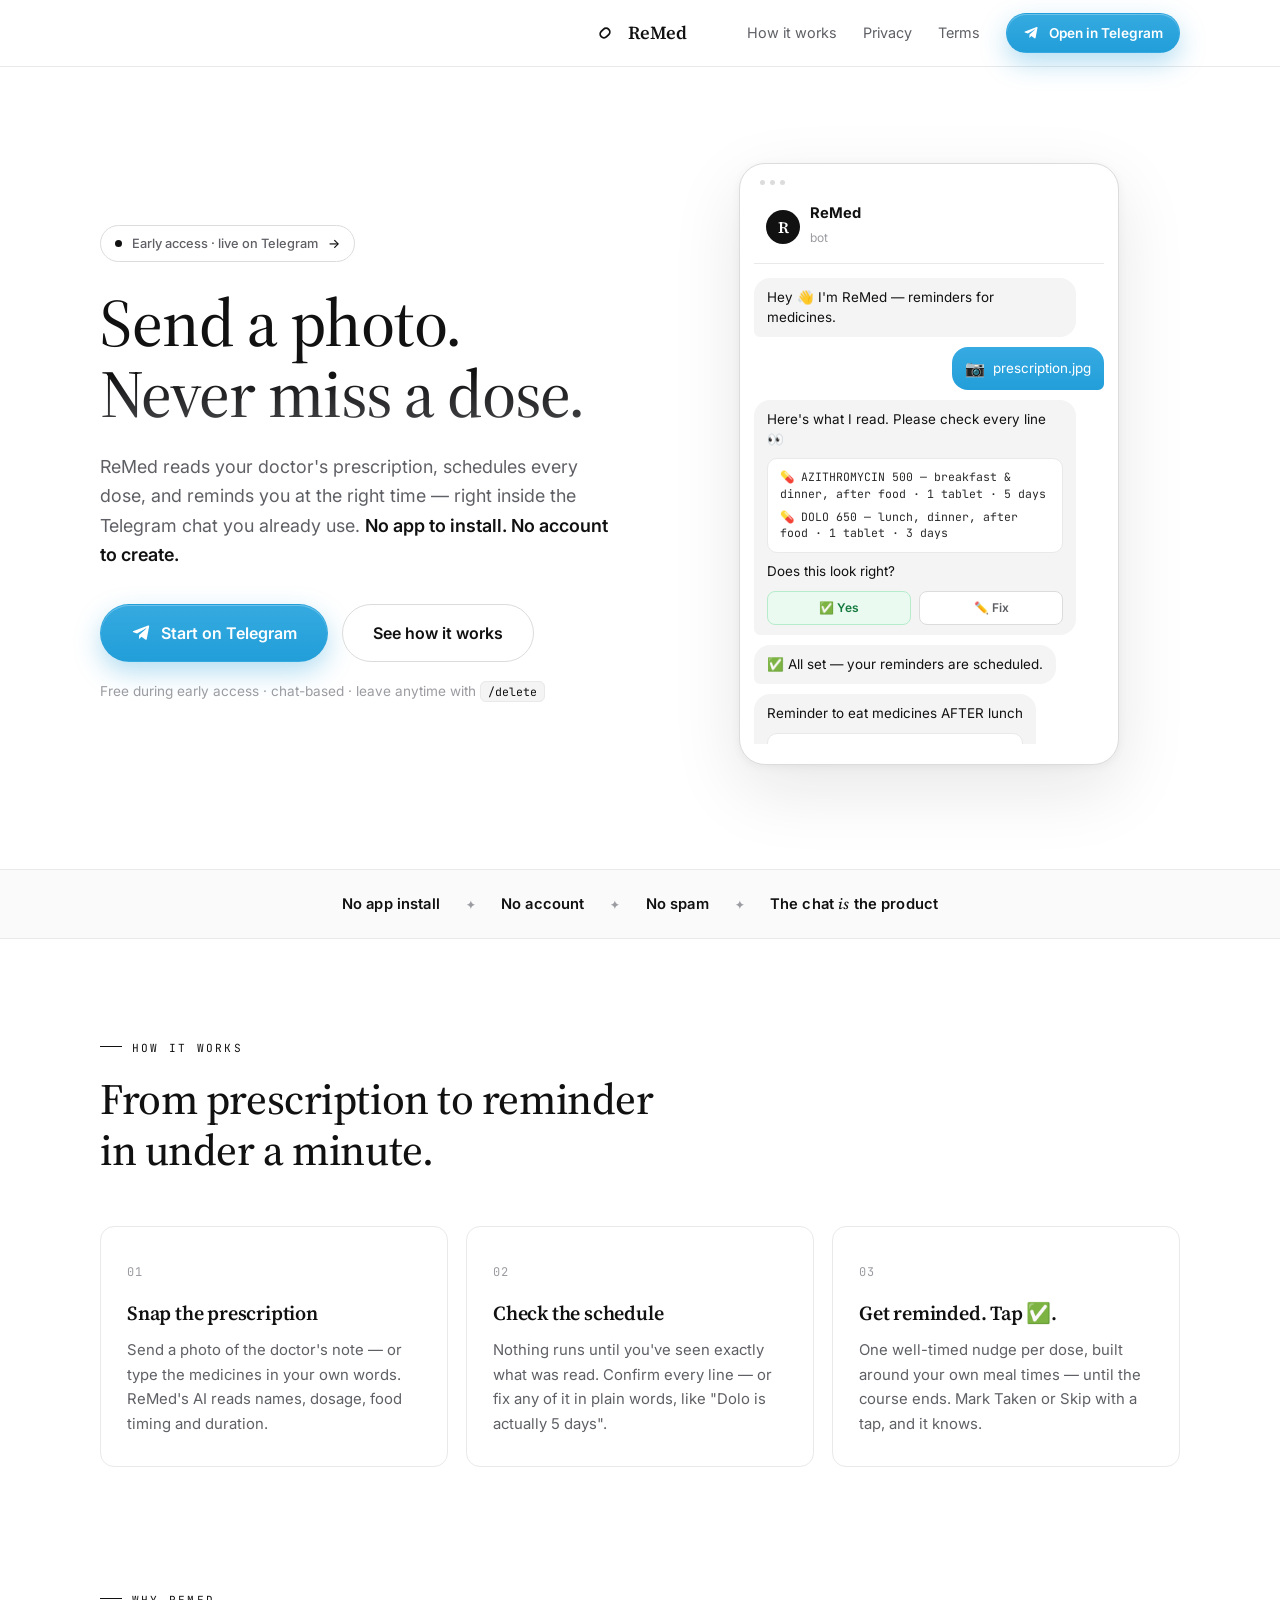
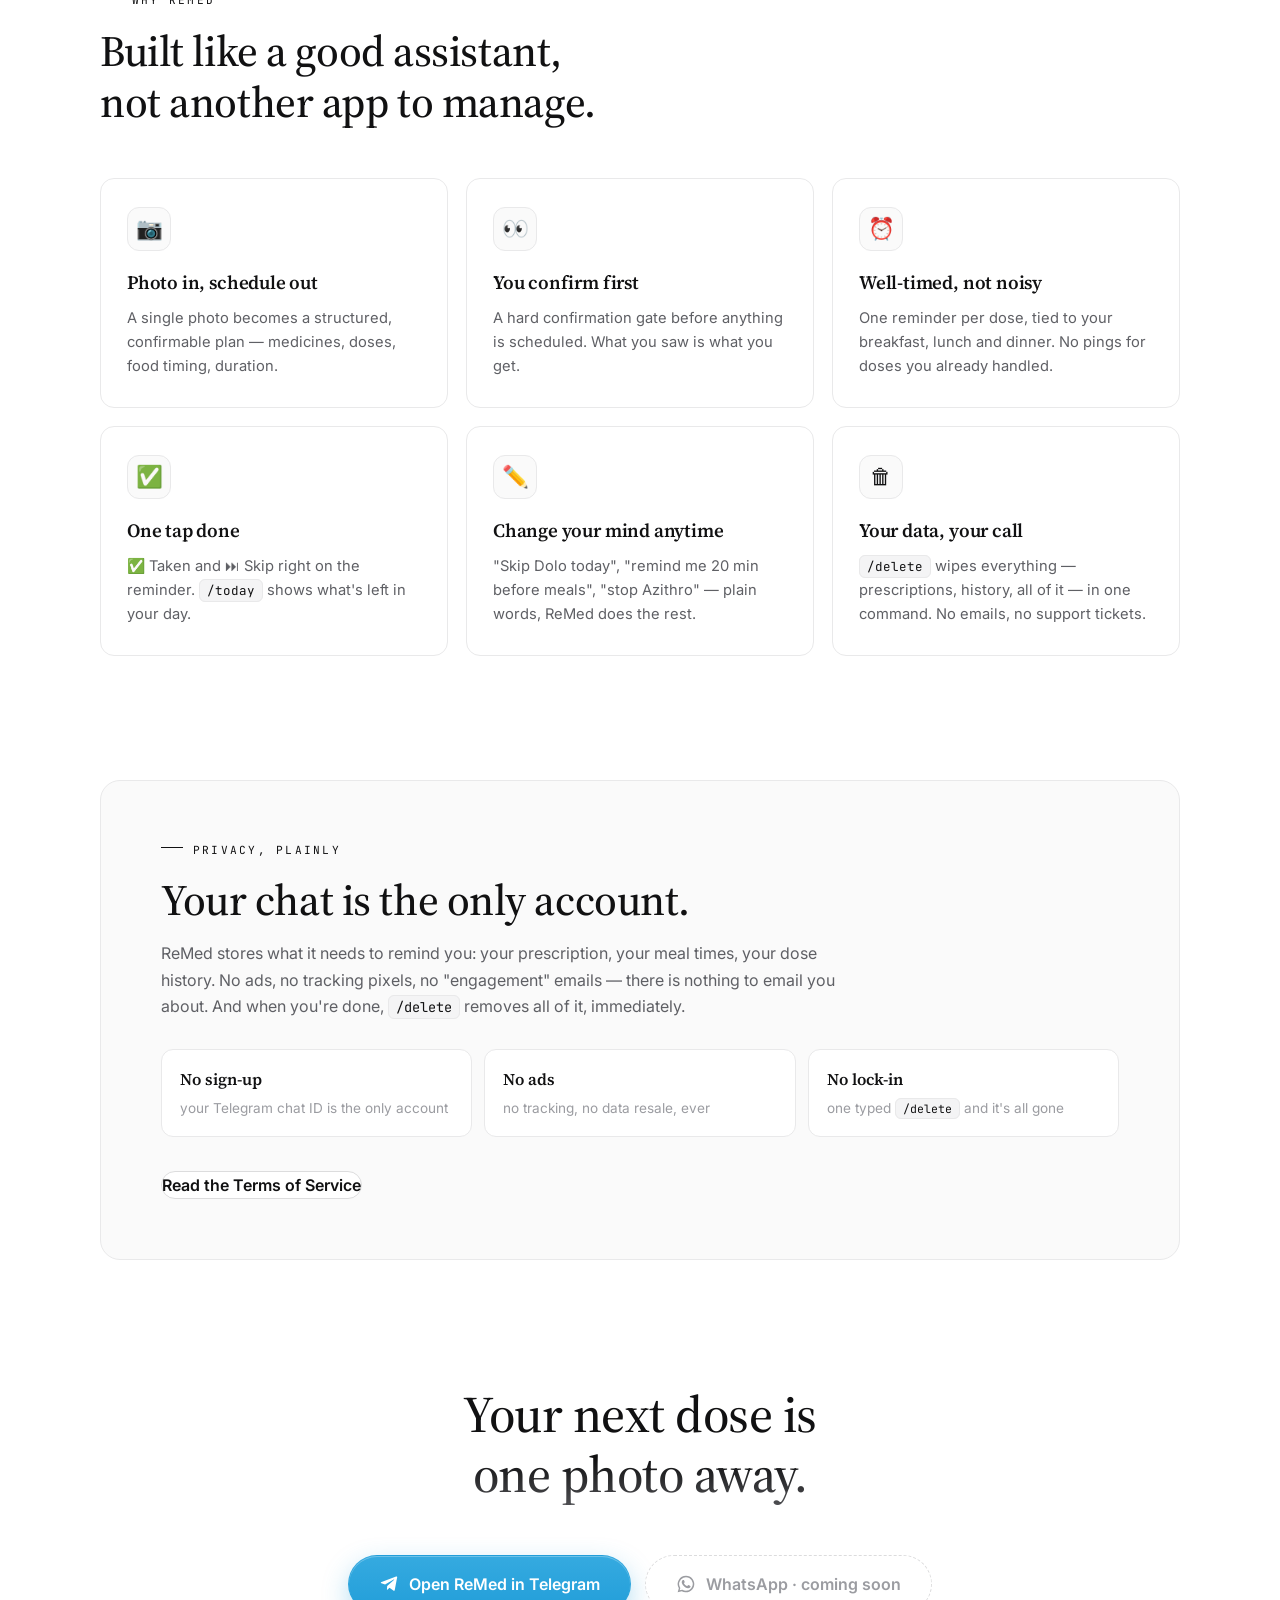
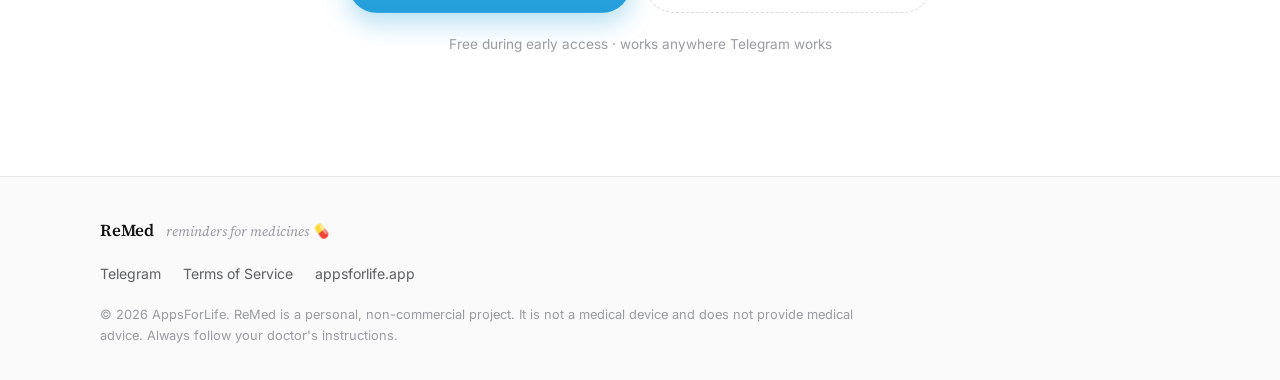
==== commit cf865bc0: "Adopt simplified capsule logo; center brand in header; drop cursor tracking Logo: outline-only capsu" ====
--- a/landing/index.html
+++ b/landing/index.html
@@ -8,7 +8,7 @@
   <meta property="og:title" content="ReMed — reminders for medicines, on Telegram" />
   <meta property="og:description" content="Send a photo of your prescription. ReMed reads it, confirms the schedule with you, and reminds you of every dose until the course ends." />
   <meta property="og:url" content="https://remit.appsforlife.app/" />
-  <link rel="icon" href="data:image/svg+xml,%3Csvg xmlns='http://www.w3.org/2000/svg' viewBox='0 0 32 32'%3E%3Crect width='32' height='32' rx='8' fill='%23111112'/%3E%3Cpath d='M16 6v20M6 16h20' stroke='%23ffffff' stroke-width='4.5' stroke-linecap='round'/%3E%3C/svg%3E" />
+  <link rel="icon" href="data:image/svg+xml,%3Csvg xmlns='http://www.w3.org/2000/svg' viewBox='0 0 32 32'%3E%3Crect width='32' height='32' rx='8' fill='%23111112'/%3E%3Cg transform='rotate(-45 16 16)'%3E%3Crect x='9.5' y='11.5' width='13' height='9.4' rx='4.7' fill='none' stroke='%23ffffff' stroke-width='2'/%3E%3C/g%3E%3C/svg%3E" />
   <link rel="preconnect" href="https://fonts.googleapis.com" />
   <link rel="preconnect" href="https://fonts.gstatic.com" crossorigin />
   <link href="https://fonts.googleapis.com/css2?family=Inter:wght@400;500;600;700&family=Source+Serif+4:ital,opsz,wght@0,8..60,400;0,8..60,500;0,8..60,600;1,8..60,400&family=JetBrains+Mono:wght@400;500&display=swap" rel="stylesheet" />
@@ -16,16 +16,15 @@
 </head>
 <body>
 
-  <!-- Faint spotlight that follows the cursor (pointer-fine devices only) -->
-  <div class="page-spot" aria-hidden="true"></div>
-
   <!-- ============ Header ============ -->
   <header class="site-header">
     <div class="container header-inner">
       <a class="brand" href="./">
-        <span class="brand-mark" aria-hidden="true">
-          <svg viewBox="0 0 32 32" width="26" height="26" fill="none"><rect width="32" height="32" rx="9"/><path d="M16 7v18M7 16h18" stroke-width="3.6" stroke-linecap="round"/></svg>
-        </span>
+        <svg class="logo-mark" viewBox="0 0 48 48" width="24" height="24" fill="none" aria-hidden="true">
+          <g transform="rotate(-45 24 24)">
+            <rect x="13.5" y="16.5" width="21" height="15" rx="7.5" stroke="currentColor" stroke-width="3.6"/>
+          </g>
+        </svg>
         <span class="brand-name">ReMed</span>
       </a>
       <nav class="header-nav" aria-label="Main">
@@ -68,7 +67,7 @@
 
         <!-- Chat mockup — exact bot copy -->
         <div class="chat-wrap reveal" aria-hidden="true">
-          <div class="phone" id="phone">
+          <div class="phone">
             <div class="phone-top"><span class="phone-dot"></span><span class="phone-dot"></span><span class="phone-dot"></span></div>
             <div class="chat-head">
               <span class="chat-avatar">R</span>
@@ -258,53 +257,6 @@
       }, { threshold: 0.15 });
       els.forEach((el, i) => { el.style.transitionDelay = `${(i % 6) * 60}ms`; io.observe(el); });
     }
-
-    // ---- Subtle cursor tracking ------------------------------------
-    // Desktop + fine pointer + motion allowed only. Two touches, both faint:
-    //   1. a page-wide spotlight that follows the cursor;
-    //   2. a highlight inside each card/step that tracks the pointer,
-    //      plus a gentle tilt on the phone mockup.
-    const fine = matchMedia('(pointer: fine)').matches &&
-                 !matchMedia('(prefers-reduced-motion: reduce)').matches;
-
-    if (fine) {
-      const spot = document.querySelector('.page-spot');
-      const root = document.documentElement;
-      let spotRaf = 0, lastX = 0, lastY = 0;
-
-      const paintSpot = () => {
-        spotRaf = 0;
-        root.style.setProperty('--px', lastX + 'px');
-        root.style.setProperty('--py', lastY + 'px');
-      };
-      addEventListener('pointermove', e => {
-        lastX = e.clientX; lastY = e.clientY;
-        spot.classList.add('on');
-        if (!spotRaf) spotRaf = requestAnimationFrame(paintSpot);
-      }, { passive: true });
-
-      // per-card pointer highlight
-      const cards = document.querySelectorAll('.card, .step');
-      const track = e => {
-        const r = e.currentTarget.getBoundingClientRect();
-        e.currentTarget.style.setProperty('--mx', (e.clientX - r.left) + 'px');
-        e.currentTarget.style.setProperty('--my', (e.clientY - r.top) + 'px');
-      };
-      cards.forEach(c => c.addEventListener('pointermove', track, { passive: true }));
-
-      // gentle tilt on the phone mockup (max ~2.5°)
-      const phone = document.getElementById('phone');
-      const wrap = phone && phone.closest('.chat-wrap');
-      if (phone && wrap) {
-        wrap.addEventListener('pointermove', e => {
-          const r = wrap.getBoundingClientRect();
-          const dx = (e.clientX - r.left) / r.width - 0.5;
-          const dy = (e.clientY - r.top) / r.height - 0.5;
-          phone.style.transform = `rotateY(${(dx * 4).toFixed(2)}deg) rotateX(${(-dy * 4).toFixed(2)}deg)`;
-        }, { passive: true });
-        wrap.addEventListener('pointerleave', () => { phone.style.transform = ''; });
-      }
-    }
   </script>
 </body>
 </html>
--- a/landing/assets/style.css
+++ b/landing/assets/style.css
@@ -143,39 +143,27 @@
   border-bottom: 1px solid var(--border);
 }
 .header-inner {
-  display: flex;
+  display: grid;
+  grid-template-columns: 1fr auto 1fr;   /* spacer · centered brand · nav */
   align-items: center;
-  justify-content: space-between;
   height: 66px;
 }
-.brand { display: inline-flex; align-items: center; gap: 10px; }
-.brand-mark svg rect { fill: var(--ink); stroke: none; }
-.brand-mark svg path { stroke: #fff; }
+.brand {
+  grid-column: 2;
+  display: inline-flex;
+  align-items: center;
+  gap: 11px;
+}
+.logo-mark { color: var(--ink); flex: none; }
 .brand-name {
   font-family: var(--serif);
   font-weight: 600;
   letter-spacing: -0.01em;
   font-size: 1.15rem;
 }
-.header-nav { display: flex; align-items: center; gap: 26px; }
+.header-nav { grid-column: 3; justify-self: end; display: flex; align-items: center; gap: 26px; }
 .header-nav > a:not(.btn) { font-size: 0.9rem; color: var(--muted); transition: color 0.15s; }
 .header-nav > a:not(.btn):hover { color: var(--ink); }
-
-/* ---------- page spotlight (cursor-tracking, very faint) ---------- */
-@keyframes spot-on { to { opacity: 1; } }
-.page-spot {
-  position: fixed;
-  inset: 0;
-  z-index: 0;
-  pointer-events: none;
-  opacity: 0;
-  background: radial-gradient(520px circle at var(--px, 50%) var(--py, 0%), rgba(17, 17, 18, 0.045), transparent 65%);
-  transition: opacity 0.6s ease;
-}
-.page-spot.on { opacity: 1; animation: spot-on 0.8s ease forwards; }
-@media (prefers-reduced-motion: reduce) { .page-spot { display: none; } }
-
-main { position: relative; z-index: 1; }
 
 /* ---------- hero ---------- */
 .hero { padding: 96px 0 48px; }
@@ -231,7 +219,7 @@
 .pill-arrow { color: var(--ink); }
 
 /* ---------- chat mockup (an "image" — allowed to carry Telegram's colors) ---------- */
-.chat-wrap { display: flex; justify-content: center; perspective: 1100px; }
+.chat-wrap { display: flex; justify-content: center; }
 .phone {
   width: min(380px, 100%);
   background: #fff;
@@ -239,9 +227,6 @@
   border-radius: 26px;
   padding: 14px 14px 20px;
   box-shadow: var(--shadow-lg);
-  transform-style: preserve-3d;
-  transition: transform 0.25s ease;
-  will-change: transform;
 }
 .phone-top { display: flex; gap: 5px; padding: 2px 6px 10px; }
 .phone-dot { width: 5px; height: 5px; border-radius: 50%; background: var(--border-2); }
@@ -328,19 +313,6 @@
 /* ---------- sections ---------- */
 .section { padding: 100px 0 24px; position: relative; }
 .section > .container > .h2 { margin-bottom: 50px; }
-
-/* cursor-tracked cards: a faint highlight follows the pointer inside each card */
-.card, .step { --mx: 50%; --my: 50%; position: relative; overflow: hidden; }
-.card::after, .step::after {
-  content: "";
-  position: absolute;
-  inset: 0;
-  pointer-events: none;
-  opacity: 0;
-  transition: opacity 0.3s ease;
-  background: radial-gradient(240px circle at var(--mx) var(--my), rgba(17, 17, 18, 0.045), transparent 65%);
-}
-.card:hover::after, .step:hover::after { opacity: 1; }
 
 /* steps */
 .steps { display: grid; grid-template-columns: repeat(3, 1fr); gap: 18px; }
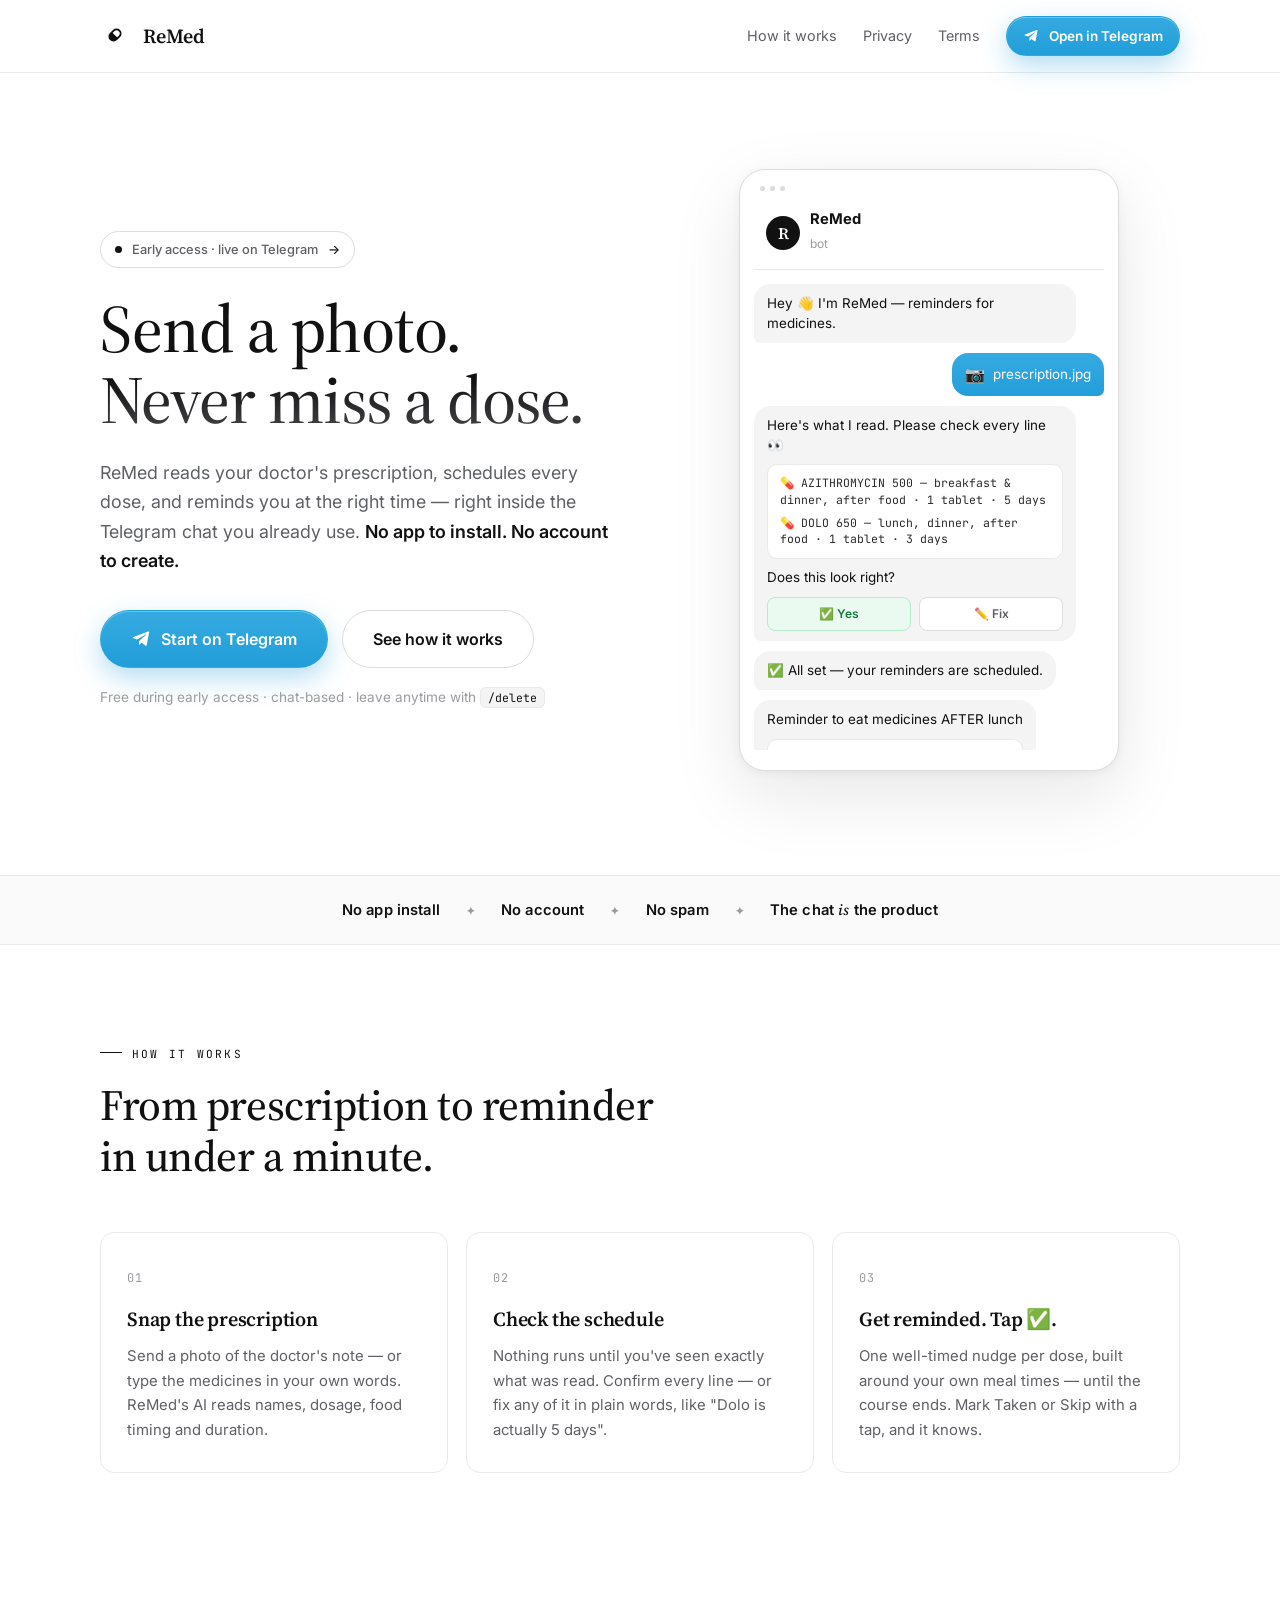
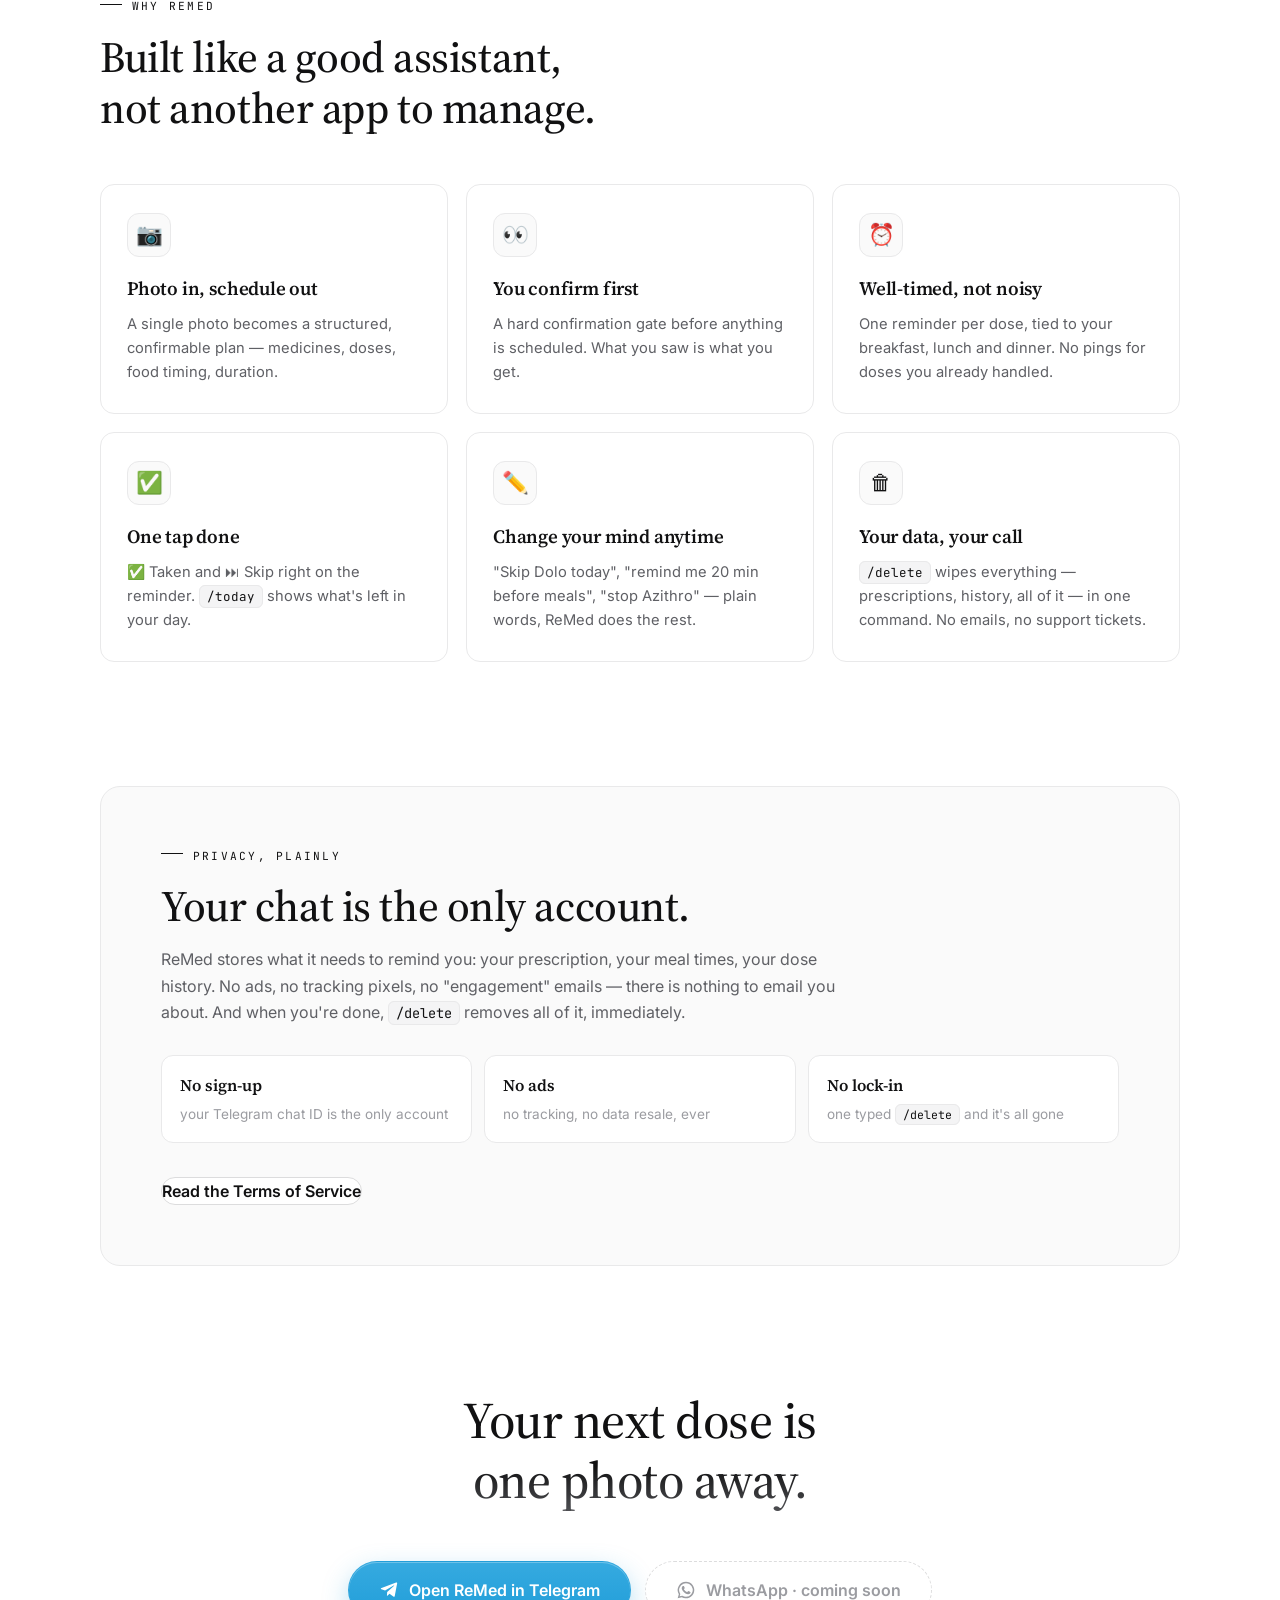
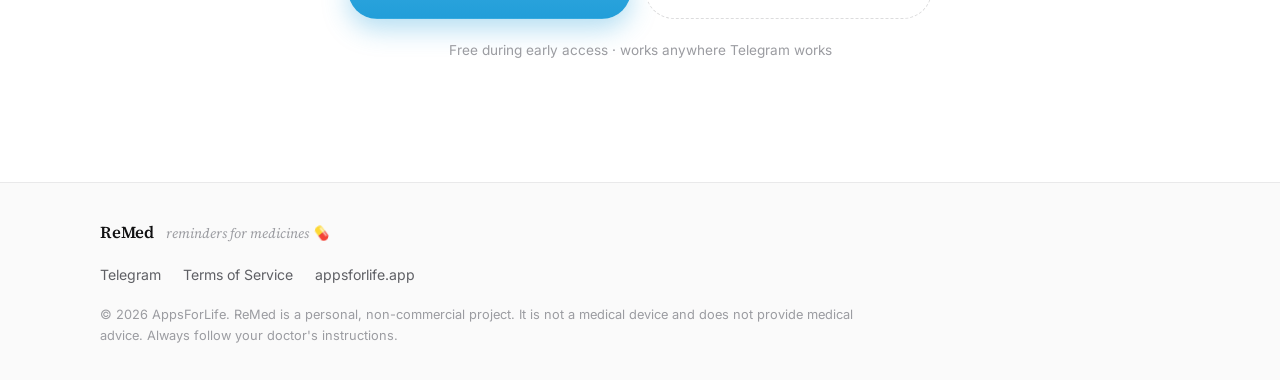
==== commit 67593659: "Refine capsule logo to half-black/half-white; restore left-aligned header Capsule now renders as a t" ====
--- a/landing/index.html
+++ b/landing/index.html
@@ -8,7 +8,7 @@
   <meta property="og:title" content="ReMed — reminders for medicines, on Telegram" />
   <meta property="og:description" content="Send a photo of your prescription. ReMed reads it, confirms the schedule with you, and reminds you of every dose until the course ends." />
   <meta property="og:url" content="https://remit.appsforlife.app/" />
-  <link rel="icon" href="data:image/svg+xml,%3Csvg xmlns='http://www.w3.org/2000/svg' viewBox='0 0 32 32'%3E%3Crect width='32' height='32' rx='8' fill='%23111112'/%3E%3Cg transform='rotate(-45 16 16)'%3E%3Crect x='9.5' y='11.5' width='13' height='9.4' rx='4.7' fill='none' stroke='%23ffffff' stroke-width='2'/%3E%3C/g%3E%3C/svg%3E" />
+  <link rel="icon" href="data:image/svg+xml,%3Csvg xmlns='http://www.w3.org/2000/svg' viewBox='0 0 32 32'%3E%3Crect width='32' height='32' rx='8' fill='%23111112'/%3E%3Cg transform='rotate(-45 16 16)'%3E%3Cpath d='M16 11.5H14.2A4.7 4.7 0 0 0 14.2 20.9H16Z' fill='%23ffffff'/%3E%3Crect x='9.5' y='11.5' width='13' height='9.4' rx='4.7' fill='none' stroke='%23ffffff' stroke-width='2'/%3E%3C/g%3E%3C/svg%3E" />
   <link rel="preconnect" href="https://fonts.googleapis.com" />
   <link rel="preconnect" href="https://fonts.gstatic.com" crossorigin />
   <link href="https://fonts.googleapis.com/css2?family=Inter:wght@400;500;600;700&family=Source+Serif+4:ital,opsz,wght@0,8..60,400;0,8..60,500;0,8..60,600;1,8..60,400&family=JetBrains+Mono:wght@400;500&display=swap" rel="stylesheet" />
@@ -20,9 +20,11 @@
   <header class="site-header">
     <div class="container header-inner">
       <a class="brand" href="./">
-        <svg class="logo-mark" viewBox="0 0 48 48" width="24" height="24" fill="none" aria-hidden="true">
+        <svg class="logo-mark" viewBox="0 0 48 48" width="30" height="30" fill="none" aria-hidden="true">
           <g transform="rotate(-45 24 24)">
-            <rect x="13.5" y="16.5" width="21" height="15" rx="7.5" stroke="currentColor" stroke-width="3.6"/>
+            <path d="M24 17.5H20.5A6.5 6.5 0 0 0 20.5 30.5H24Z" fill="currentColor"/>
+            <path d="M24 17.5H27.5A6.5 6.5 0 0 1 27.5 30.5H24Z" fill="#ffffff"/>
+            <rect x="14" y="17.5" width="20" height="13" rx="6.5" stroke="currentColor" stroke-width="3"/>
           </g>
         </svg>
         <span class="brand-name">ReMed</span>
--- a/landing/assets/style.css
+++ b/landing/assets/style.css
@@ -143,25 +143,30 @@
   border-bottom: 1px solid var(--border);
 }
 .header-inner {
-  display: grid;
-  grid-template-columns: 1fr auto 1fr;   /* spacer · centered brand · nav */
-  align-items: center;
-  height: 66px;
+  display: flex;
+  align-items: center;          /* logo, name and nav share one vertical center */
+  justify-content: space-between;
+  height: 72px;
 }
 .brand {
-  grid-column: 2;
   display: inline-flex;
-  align-items: center;
-  gap: 11px;
-}
-.logo-mark { color: var(--ink); flex: none; }
+  align-items: center;          /* mark and wordmark mutually center-aligned */
+  gap: 13px;
+}
+.logo-mark {
+  color: var(--ink);
+  flex: none;
+  display: block;
+  transform: translateY(-1px);  /* optical vertical centering of the tilted capsule */
+}
 .brand-name {
   font-family: var(--serif);
   font-weight: 600;
   letter-spacing: -0.01em;
-  font-size: 1.15rem;
-}
-.header-nav { grid-column: 3; justify-self: end; display: flex; align-items: center; gap: 26px; }
+  font-size: 1.25rem;
+  line-height: 1;
+}
+.header-nav { justify-self: end; display: flex; align-items: center; gap: 26px; }
 .header-nav > a:not(.btn) { font-size: 0.9rem; color: var(--muted); transition: color 0.15s; }
 .header-nav > a:not(.btn):hover { color: var(--ink); }
 
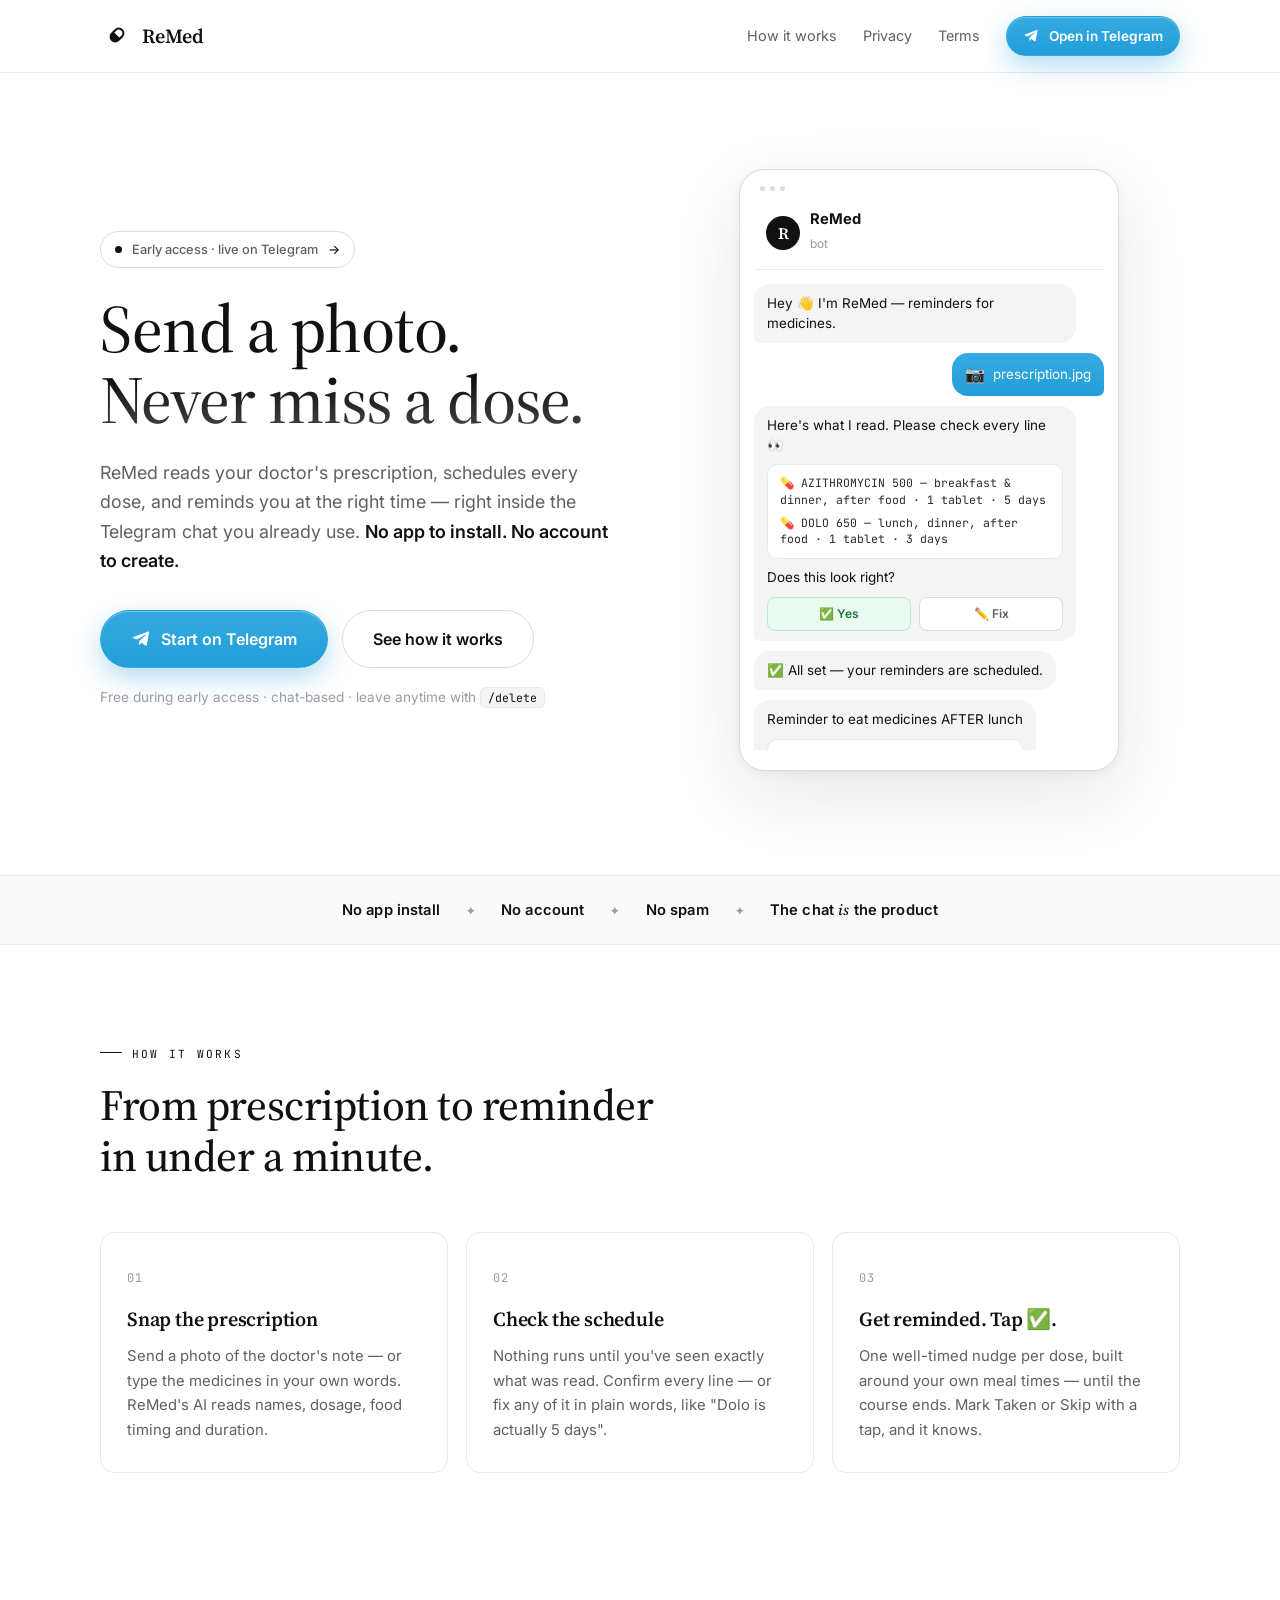
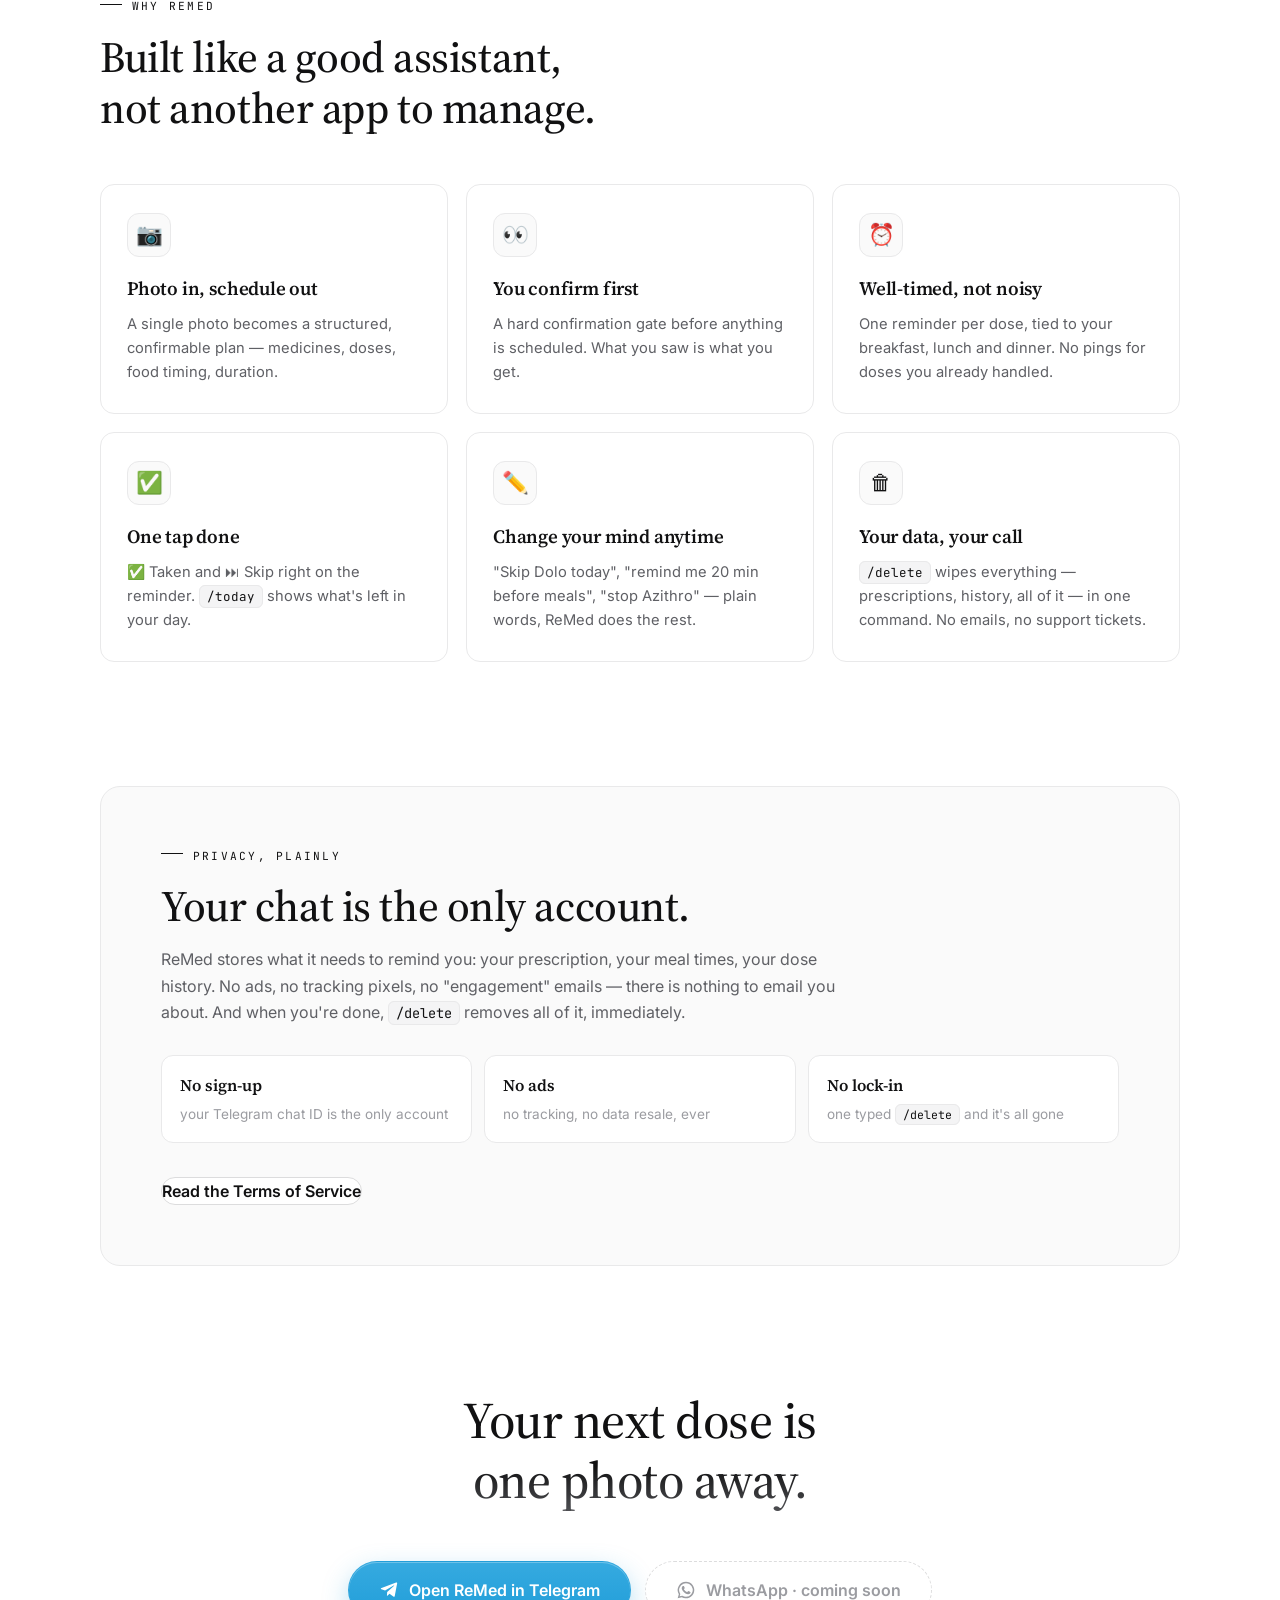
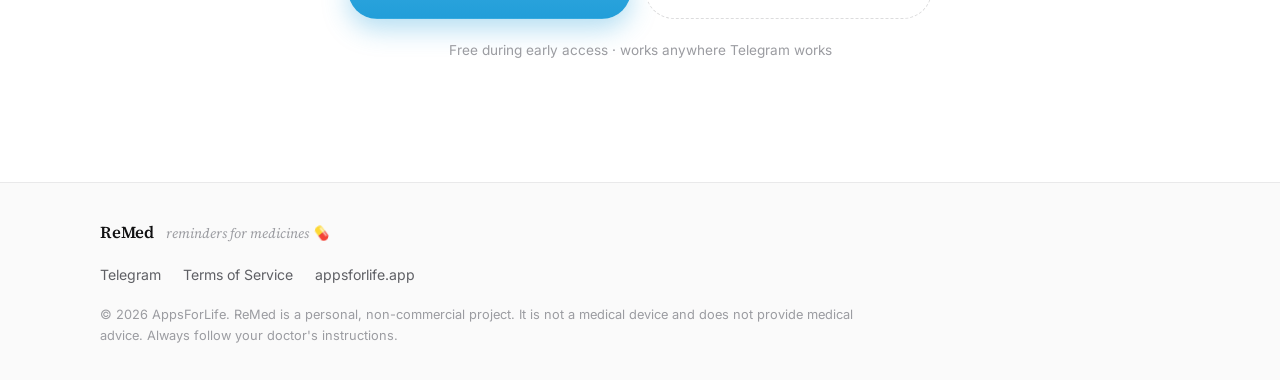
==== commit 7de92c6b: "Extract real logo/favicon assets; tighten header lockup Brand assets now live in assets/brand: vecto" ====
--- a/landing/index.html
+++ b/landing/index.html
@@ -8,7 +8,10 @@
   <meta property="og:title" content="ReMed — reminders for medicines, on Telegram" />
   <meta property="og:description" content="Send a photo of your prescription. ReMed reads it, confirms the schedule with you, and reminds you of every dose until the course ends." />
   <meta property="og:url" content="https://remit.appsforlife.app/" />
-  <link rel="icon" href="data:image/svg+xml,%3Csvg xmlns='http://www.w3.org/2000/svg' viewBox='0 0 32 32'%3E%3Crect width='32' height='32' rx='8' fill='%23111112'/%3E%3Cg transform='rotate(-45 16 16)'%3E%3Cpath d='M16 11.5H14.2A4.7 4.7 0 0 0 14.2 20.9H16Z' fill='%23ffffff'/%3E%3Crect x='9.5' y='11.5' width='13' height='9.4' rx='4.7' fill='none' stroke='%23ffffff' stroke-width='2'/%3E%3C/g%3E%3C/svg%3E" />
+  <link rel="icon" type="image/svg+xml" href="assets/brand/favicon.svg" />
+  <link rel="icon" type="image/png" sizes="32x32" href="assets/brand/favicon-32.png" />
+  <link rel="icon" type="image/png" sizes="16x16" href="assets/brand/favicon-16.png" />
+  <link rel="apple-touch-icon" href="assets/brand/apple-touch-icon.png" />
   <link rel="preconnect" href="https://fonts.googleapis.com" />
   <link rel="preconnect" href="https://fonts.gstatic.com" crossorigin />
   <link href="https://fonts.googleapis.com/css2?family=Inter:wght@400;500;600;700&family=Source+Serif+4:ital,opsz,wght@0,8..60,400;0,8..60,500;0,8..60,600;1,8..60,400&family=JetBrains+Mono:wght@400;500&display=swap" rel="stylesheet" />
@@ -20,7 +23,7 @@
   <header class="site-header">
     <div class="container header-inner">
       <a class="brand" href="./">
-        <svg class="logo-mark" viewBox="0 0 48 48" width="30" height="30" fill="none" aria-hidden="true">
+        <svg class="logo-mark" viewBox="0 0 48 48" width="34" height="34" fill="none" aria-hidden="true">
           <g transform="rotate(-45 24 24)">
             <path d="M24 17.5H20.5A6.5 6.5 0 0 0 20.5 30.5H24Z" fill="currentColor"/>
             <path d="M24 17.5H27.5A6.5 6.5 0 0 1 27.5 30.5H24Z" fill="#ffffff"/>
--- a/landing/assets/style.css
+++ b/landing/assets/style.css
@@ -151,7 +151,7 @@
 .brand {
   display: inline-flex;
   align-items: center;          /* mark and wordmark mutually center-aligned */
-  gap: 13px;
+  gap: 8px;
 }
 .logo-mark {
   color: var(--ink);
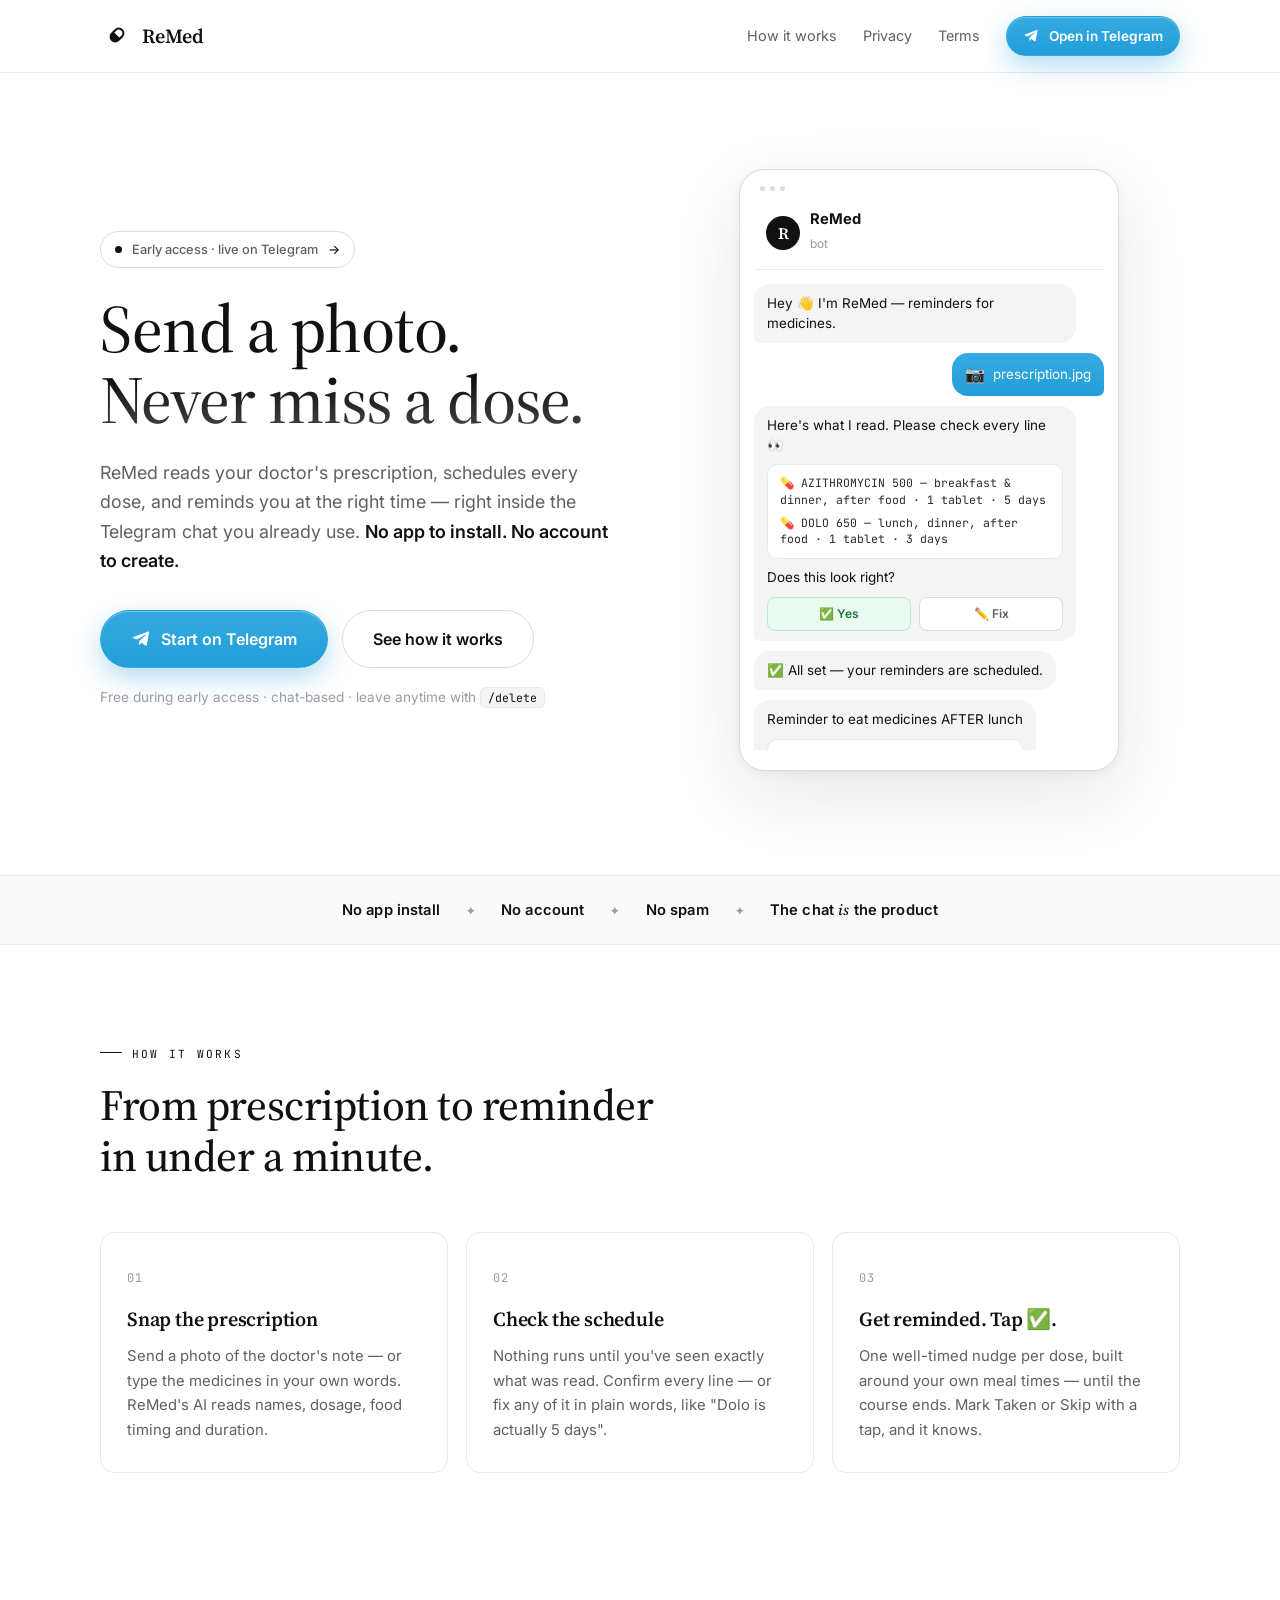
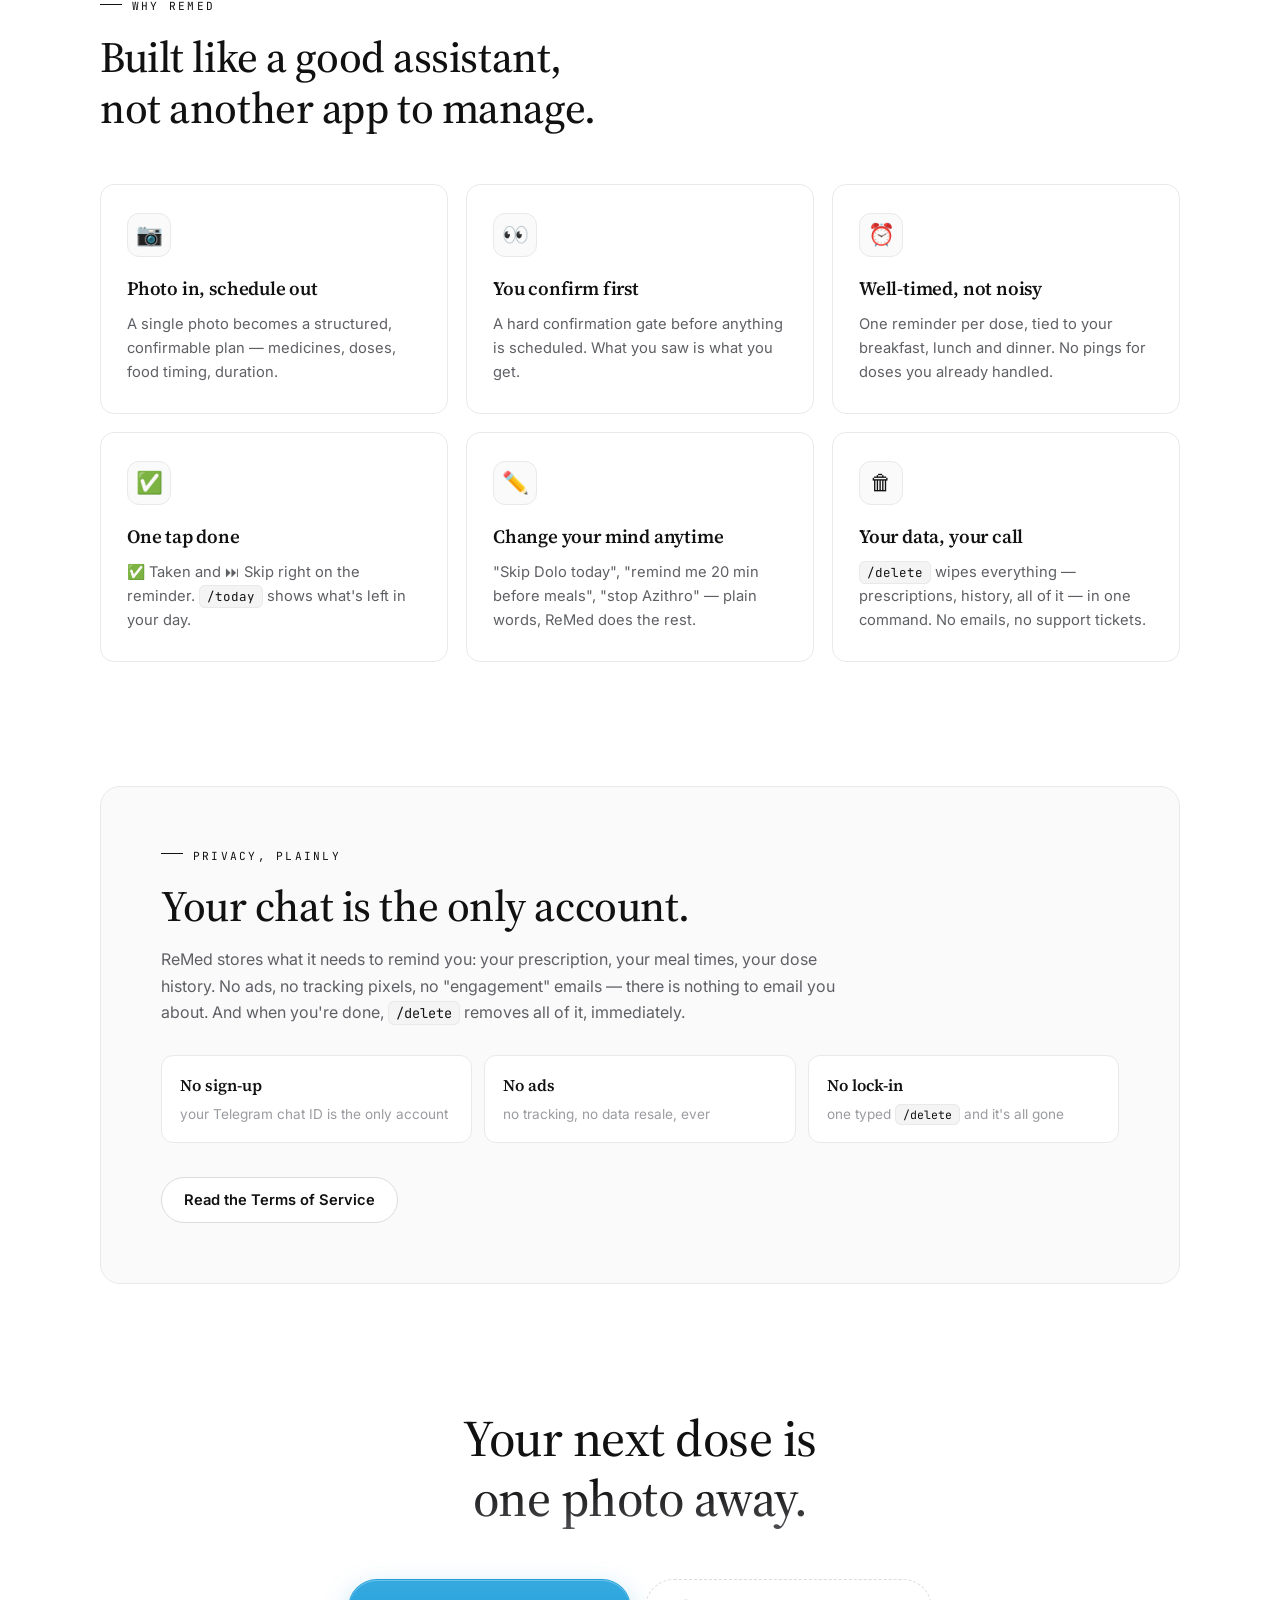
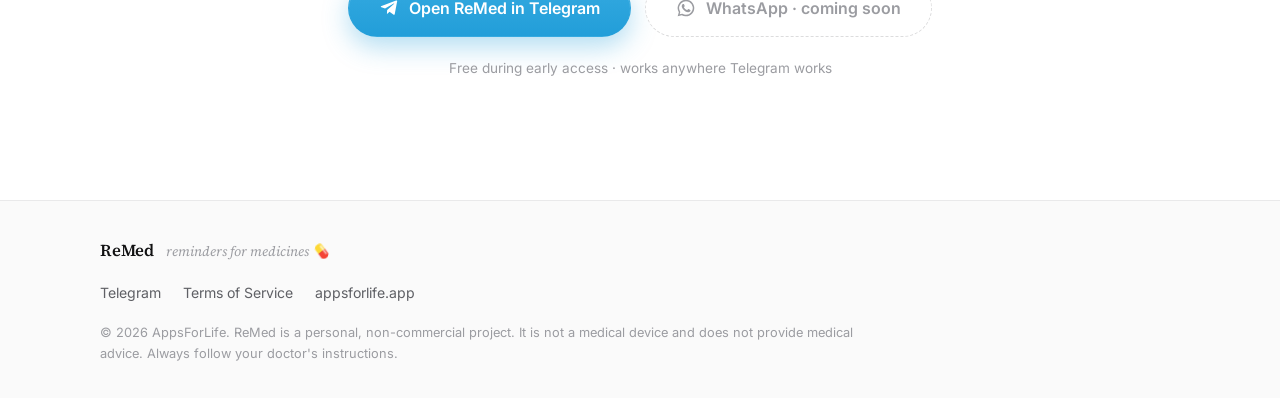
==== commit 527ea2ea: "Fix domain typo: remit → remed everywhere The live domain is remed.appsforlife.app; 'remit' was a tr" ====
--- a/landing/index.html
+++ b/landing/index.html
@@ -7,7 +7,7 @@
   <meta name="description" content="ReMed reads your doctor's prescription, schedules every dose, and reminds you at the right time — right inside Telegram. No app to install, no account to create." />
   <meta property="og:title" content="ReMed — reminders for medicines, on Telegram" />
   <meta property="og:description" content="Send a photo of your prescription. ReMed reads it, confirms the schedule with you, and reminds you of every dose until the course ends." />
-  <meta property="og:url" content="https://remit.appsforlife.app/" />
+  <meta property="og:url" content="https://remed.appsforlife.app/" />
   <link rel="icon" type="image/svg+xml" href="assets/brand/favicon.svg" />
   <link rel="icon" type="image/png" sizes="32x32" href="assets/brand/favicon-32.png" />
   <link rel="icon" type="image/png" sizes="16x16" href="assets/brand/favicon-16.png" />
--- a/landing/assets/style.css
+++ b/landing/assets/style.css
@@ -98,6 +98,8 @@
   border: 1px solid transparent;
   cursor: pointer;
   white-space: nowrap;
+  padding: 10px 22px;           /* sane default — .btn-sm/.btn-lg override */
+  font-size: 0.92rem;
   transition: transform 0.15s ease, box-shadow 0.15s ease, background 0.15s ease, border-color 0.15s ease, color 0.15s;
 }
 .btn-sm { padding: 8px 16px; font-size: 0.85rem; }
